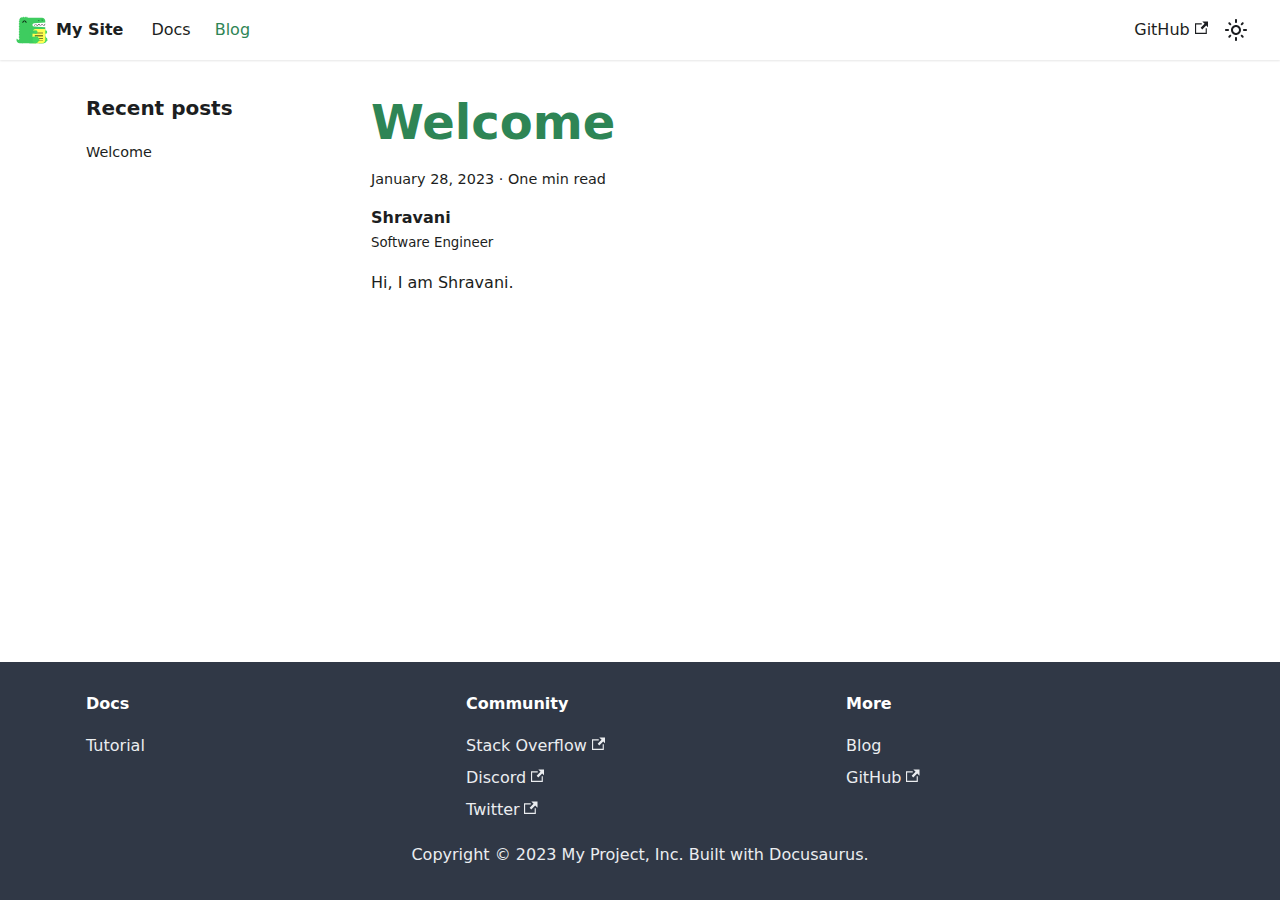
==== blog/index.html @ c1396785 "Deploy website - based on ae74448cca5f85f9e2dc4de853ea99c2483583a7" ====
<!doctype html>
<html lang="en" dir="ltr" class="blog-wrapper blog-list-page plugin-blog plugin-id-default">
<head>
<meta charset="UTF-8">
<meta name="generator" content="Docusaurus v2.3.0">
<title data-rh="true">Blog | My Site</title><meta data-rh="true" name="viewport" content="width=device-width,initial-scale=1"><meta data-rh="true" name="twitter:card" content="summary_large_image"><meta data-rh="true" property="og:image" content="https://shravanisree.github.io/img/docusaurus-social-card.jpg"><meta data-rh="true" name="twitter:image" content="https://shravanisree.github.io/img/docusaurus-social-card.jpg"><meta data-rh="true" property="og:url" content="https://shravanisree.github.io/blog"><meta data-rh="true" name="docusaurus_locale" content="en"><meta data-rh="true" name="docsearch:language" content="en"><meta data-rh="true" property="og:title" content="Blog | My Site"><meta data-rh="true" name="description" content="Blog"><meta data-rh="true" property="og:description" content="Blog"><meta data-rh="true" name="docusaurus_tag" content="blog_posts_list"><meta data-rh="true" name="docsearch:docusaurus_tag" content="blog_posts_list"><link data-rh="true" rel="icon" href="/img/favicon.ico"><link data-rh="true" rel="canonical" href="https://shravanisree.github.io/blog"><link data-rh="true" rel="alternate" href="https://shravanisree.github.io/blog" hreflang="en"><link data-rh="true" rel="alternate" href="https://shravanisree.github.io/blog" hreflang="x-default"><link rel="alternate" type="application/rss+xml" href="/blog/rss.xml" title="My Site RSS Feed">
<link rel="alternate" type="application/atom+xml" href="/blog/atom.xml" title="My Site Atom Feed"><link rel="stylesheet" href="/assets/css/styles.6dc51513.css">
<link rel="preload" href="/assets/js/runtime~main.cf6899e6.js" as="script">
<link rel="preload" href="/assets/js/main.a03c899f.js" as="script">
</head>
<body class="navigation-with-keyboard">
<script>!function(){function t(t){document.documentElement.setAttribute("data-theme",t)}var e=function(){var t=null;try{t=localStorage.getItem("theme")}catch(t){}return t}();t(null!==e?e:"light")}()</script><div id="__docusaurus">
<div role="region" aria-label="Skip to main content"><a class="skipToContent_fXgn" href="#docusaurus_skipToContent_fallback">Skip to main content</a></div><nav aria-label="Main" class="navbar navbar--fixed-top"><div class="navbar__inner"><div class="navbar__items"><button aria-label="Toggle navigation bar" aria-expanded="false" class="navbar__toggle clean-btn" type="button"><svg width="30" height="30" viewBox="0 0 30 30" aria-hidden="true"><path stroke="currentColor" stroke-linecap="round" stroke-miterlimit="10" stroke-width="2" d="M4 7h22M4 15h22M4 23h22"></path></svg></button><a class="navbar__brand" href="/"><div class="navbar__logo"><img src="/img/logo.svg" alt="My Site Logo" class="themedImage_ToTc themedImage--light_HNdA"><img src="/img/logo.svg" alt="My Site Logo" class="themedImage_ToTc themedImage--dark_i4oU"></div><b class="navbar__title text--truncate">My Site</b></a><a class="navbar__item navbar__link" href="/docs/intro">Docs</a><a aria-current="page" class="navbar__item navbar__link navbar__link--active" href="/blog">Blog</a></div><div class="navbar__items navbar__items--right"><a href="https://github.com/facebook/docusaurus" target="_blank" rel="noopener noreferrer" class="navbar__item navbar__link">GitHub<svg width="13.5" height="13.5" aria-hidden="true" viewBox="0 0 24 24" class="iconExternalLink_nPIU"><path fill="currentColor" d="M21 13v10h-21v-19h12v2h-10v15h17v-8h2zm3-12h-10.988l4.035 4-6.977 7.07 2.828 2.828 6.977-7.07 4.125 4.172v-11z"></path></svg></a><div class="toggle_vylO colorModeToggle_DEke"><button class="clean-btn toggleButton_gllP toggleButtonDisabled_aARS" type="button" disabled="" title="Switch between dark and light mode (currently light mode)" aria-label="Switch between dark and light mode (currently light mode)" aria-live="polite"><svg viewBox="0 0 24 24" width="24" height="24" class="lightToggleIcon_pyhR"><path fill="currentColor" d="M12,9c1.65,0,3,1.35,3,3s-1.35,3-3,3s-3-1.35-3-3S10.35,9,12,9 M12,7c-2.76,0-5,2.24-5,5s2.24,5,5,5s5-2.24,5-5 S14.76,7,12,7L12,7z M2,13l2,0c0.55,0,1-0.45,1-1s-0.45-1-1-1l-2,0c-0.55,0-1,0.45-1,1S1.45,13,2,13z M20,13l2,0c0.55,0,1-0.45,1-1 s-0.45-1-1-1l-2,0c-0.55,0-1,0.45-1,1S19.45,13,20,13z M11,2v2c0,0.55,0.45,1,1,1s1-0.45,1-1V2c0-0.55-0.45-1-1-1S11,1.45,11,2z M11,20v2c0,0.55,0.45,1,1,1s1-0.45,1-1v-2c0-0.55-0.45-1-1-1C11.45,19,11,19.45,11,20z M5.99,4.58c-0.39-0.39-1.03-0.39-1.41,0 c-0.39,0.39-0.39,1.03,0,1.41l1.06,1.06c0.39,0.39,1.03,0.39,1.41,0s0.39-1.03,0-1.41L5.99,4.58z M18.36,16.95 c-0.39-0.39-1.03-0.39-1.41,0c-0.39,0.39-0.39,1.03,0,1.41l1.06,1.06c0.39,0.39,1.03,0.39,1.41,0c0.39-0.39,0.39-1.03,0-1.41 L18.36,16.95z M19.42,5.99c0.39-0.39,0.39-1.03,0-1.41c-0.39-0.39-1.03-0.39-1.41,0l-1.06,1.06c-0.39,0.39-0.39,1.03,0,1.41 s1.03,0.39,1.41,0L19.42,5.99z M7.05,18.36c0.39-0.39,0.39-1.03,0-1.41c-0.39-0.39-1.03-0.39-1.41,0l-1.06,1.06 c-0.39,0.39-0.39,1.03,0,1.41s1.03,0.39,1.41,0L7.05,18.36z"></path></svg><svg viewBox="0 0 24 24" width="24" height="24" class="darkToggleIcon_wfgR"><path fill="currentColor" d="M9.37,5.51C9.19,6.15,9.1,6.82,9.1,7.5c0,4.08,3.32,7.4,7.4,7.4c0.68,0,1.35-0.09,1.99-0.27C17.45,17.19,14.93,19,12,19 c-3.86,0-7-3.14-7-7C5,9.07,6.81,6.55,9.37,5.51z M12,3c-4.97,0-9,4.03-9,9s4.03,9,9,9s9-4.03,9-9c0-0.46-0.04-0.92-0.1-1.36 c-0.98,1.37-2.58,2.26-4.4,2.26c-2.98,0-5.4-2.42-5.4-5.4c0-1.81,0.89-3.42,2.26-4.4C12.92,3.04,12.46,3,12,3L12,3z"></path></svg></button></div><div class="searchBox_ZlJk"></div></div></div><div role="presentation" class="navbar-sidebar__backdrop"></div></nav><div id="docusaurus_skipToContent_fallback" class="main-wrapper mainWrapper_z2l0"><div class="container margin-vert--lg"><div class="row"><aside class="col col--3"><nav class="sidebar_re4s thin-scrollbar" aria-label="Blog recent posts navigation"><div class="sidebarItemTitle_pO2u margin-bottom--md">Recent posts</div><ul class="sidebarItemList_Yudw clean-list"><li class="sidebarItem__DBe"><a class="sidebarItemLink_mo7H" href="/blog/welcome">Welcome</a></li></ul></nav></aside><main class="col col--7" itemscope="" itemtype="http://schema.org/Blog"><article class="margin-bottom--xl" itemprop="blogPost" itemscope="" itemtype="http://schema.org/BlogPosting"><header><h2 class="title_f1Hy" itemprop="headline"><a itemprop="url" href="/blog/welcome">Welcome</a></h2><div class="container_mt6G margin-vert--md"><time datetime="2023-01-28T00:00:00.000Z" itemprop="datePublished">January 28, 2023</time> · <!-- -->One min read</div><div class="margin-top--md margin-bottom--sm row"><div class="col col--6 authorCol_Hf19"><div class="avatar margin-bottom--sm"><div class="avatar__intro" itemprop="author" itemscope="" itemtype="https://schema.org/Person"><div class="avatar__name"><span itemprop="name">Shravani</span></div><small class="avatar__subtitle" itemprop="description">Software Engineer</small></div></div></div></div></header><div class="markdown" itemprop="articleBody"><p>Hi, I am Shravani.</p></div><footer class="row docusaurus-mt-lg"></footer></article><nav class="pagination-nav" aria-label="Blog list page navigation"></nav></main></div></div></div><footer class="footer footer--dark"><div class="container container-fluid"><div class="row footer__links"><div class="col footer__col"><div class="footer__title">Docs</div><ul class="footer__items clean-list"><li class="footer__item"><a class="footer__link-item" href="/docs/intro">Tutorial</a></li></ul></div><div class="col footer__col"><div class="footer__title">Community</div><ul class="footer__items clean-list"><li class="footer__item"><a href="https://stackoverflow.com/questions/tagged/docusaurus" target="_blank" rel="noopener noreferrer" class="footer__link-item">Stack Overflow<svg width="13.5" height="13.5" aria-hidden="true" viewBox="0 0 24 24" class="iconExternalLink_nPIU"><path fill="currentColor" d="M21 13v10h-21v-19h12v2h-10v15h17v-8h2zm3-12h-10.988l4.035 4-6.977 7.07 2.828 2.828 6.977-7.07 4.125 4.172v-11z"></path></svg></a></li><li class="footer__item"><a href="https://discordapp.com/invite/docusaurus" target="_blank" rel="noopener noreferrer" class="footer__link-item">Discord<svg width="13.5" height="13.5" aria-hidden="true" viewBox="0 0 24 24" class="iconExternalLink_nPIU"><path fill="currentColor" d="M21 13v10h-21v-19h12v2h-10v15h17v-8h2zm3-12h-10.988l4.035 4-6.977 7.07 2.828 2.828 6.977-7.07 4.125 4.172v-11z"></path></svg></a></li><li class="footer__item"><a href="https://twitter.com/docusaurus" target="_blank" rel="noopener noreferrer" class="footer__link-item">Twitter<svg width="13.5" height="13.5" aria-hidden="true" viewBox="0 0 24 24" class="iconExternalLink_nPIU"><path fill="currentColor" d="M21 13v10h-21v-19h12v2h-10v15h17v-8h2zm3-12h-10.988l4.035 4-6.977 7.07 2.828 2.828 6.977-7.07 4.125 4.172v-11z"></path></svg></a></li></ul></div><div class="col footer__col"><div class="footer__title">More</div><ul class="footer__items clean-list"><li class="footer__item"><a class="footer__link-item" href="/blog">Blog</a></li><li class="footer__item"><a href="https://github.com/facebook/docusaurus" target="_blank" rel="noopener noreferrer" class="footer__link-item">GitHub<svg width="13.5" height="13.5" aria-hidden="true" viewBox="0 0 24 24" class="iconExternalLink_nPIU"><path fill="currentColor" d="M21 13v10h-21v-19h12v2h-10v15h17v-8h2zm3-12h-10.988l4.035 4-6.977 7.07 2.828 2.828 6.977-7.07 4.125 4.172v-11z"></path></svg></a></li></ul></div></div><div class="footer__bottom text--center"><div class="footer__copyright">Copyright © 2023 My Project, Inc. Built with Docusaurus.</div></div></div></footer></div>
<script src="/assets/js/runtime~main.cf6899e6.js"></script>
<script src="/assets/js/main.a03c899f.js"></script>
</body>
</html>
---- assets/css/styles.6dc51513.css ----
.col,.container{padding:0 var(--ifm-spacing-horizontal);width:100%}.markdown>h2,.markdown>h3,.markdown>h4,.markdown>h5,.markdown>h6{margin-bottom:calc(var(--ifm-heading-vertical-rhythm-bottom)*var(--ifm-leading))}.markdown li,body{word-wrap:break-word}body,ol ol,ol ul,ul ol,ul ul{margin:0}pre,table{overflow:auto}blockquote,pre{margin:0 0 var(--ifm-spacing-vertical)}.breadcrumbs__link,.button{transition-timing-function:var(--ifm-transition-timing-default)}.button,code{vertical-align:middle}.button--outline.button--active,.button--outline:active,.button--outline:hover,:root{--ifm-button-color:var(--ifm-font-color-base-inverse)}.menu__link:hover,a{transition:color var(--ifm-transition-fast) var(--ifm-transition-timing-default)}.navbar--dark,:root{--ifm-navbar-link-hover-color:var(--ifm-color-primary)}.menu,.navbar-sidebar{overflow-x:hidden}:root,html[data-theme=dark]{--ifm-color-emphasis-500:var(--ifm-color-gray-500)}.toggleButton_gllP,html{-webkit-tap-highlight-color:transparent}.clean-list,.containsTaskList_mC6p,.details_lb9f>summary,.dropdown__menu,.menu__list{list-style:none}:root{--ifm-color-scheme:light;--ifm-dark-value:10%;--ifm-darker-value:15%;--ifm-darkest-value:30%;--ifm-light-value:15%;--ifm-lighter-value:30%;--ifm-lightest-value:50%;--ifm-contrast-background-value:90%;--ifm-contrast-foreground-value:70%;--ifm-contrast-background-dark-value:70%;--ifm-contrast-foreground-dark-value:90%;--ifm-color-primary:#3578e5;--ifm-color-secondary:#ebedf0;--ifm-color-success:#00a400;--ifm-color-info:#54c7ec;--ifm-color-warning:#ffba00;--ifm-color-danger:#fa383e;--ifm-color-primary-dark:#306cce;--ifm-color-primary-darker:#2d66c3;--ifm-color-primary-darkest:#2554a0;--ifm-color-primary-light:#538ce9;--ifm-color-primary-lighter:#72a1ed;--ifm-color-primary-lightest:#9abcf2;--ifm-color-primary-contrast-background:#ebf2fc;--ifm-color-primary-contrast-foreground:#102445;--ifm-color-secondary-dark:#d4d5d8;--ifm-color-secondary-darker:#c8c9cc;--ifm-color-secondary-darkest:#a4a6a8;--ifm-color-secondary-light:#eef0f2;--ifm-color-secondary-lighter:#f1f2f5;--ifm-color-secondary-lightest:#f5f6f8;--ifm-color-secondary-contrast-background:#fdfdfe;--ifm-color-secondary-contrast-foreground:#474748;--ifm-color-success-dark:#009400;--ifm-color-success-darker:#008b00;--ifm-color-success-darkest:#007300;--ifm-color-success-light:#26b226;--ifm-color-success-lighter:#4dbf4d;--ifm-color-success-lightest:#80d280;--ifm-color-success-contrast-background:#e6f6e6;--ifm-color-success-contrast-foreground:#003100;--ifm-color-info-dark:#4cb3d4;--ifm-color-info-darker:#47a9c9;--ifm-color-info-darkest:#3b8ba5;--ifm-color-info-light:#6ecfef;--ifm-color-info-lighter:#87d8f2;--ifm-color-info-lightest:#aae3f6;--ifm-color-info-contrast-background:#eef9fd;--ifm-color-info-contrast-foreground:#193c47;--ifm-color-warning-dark:#e6a700;--ifm-color-warning-darker:#d99e00;--ifm-color-warning-darkest:#b38200;--ifm-color-warning-light:#ffc426;--ifm-color-warning-lighter:#ffcf4d;--ifm-color-warning-lightest:#ffdd80;--ifm-color-warning-contrast-background:#fff8e6;--ifm-color-warning-contrast-foreground:#4d3800;--ifm-color-danger-dark:#e13238;--ifm-color-danger-darker:#d53035;--ifm-color-danger-darkest:#af272b;--ifm-color-danger-light:#fb565b;--ifm-color-danger-lighter:#fb7478;--ifm-color-danger-lightest:#fd9c9f;--ifm-color-danger-contrast-background:#ffebec;--ifm-color-danger-contrast-foreground:#4b1113;--ifm-color-white:#fff;--ifm-color-black:#000;--ifm-color-gray-0:var(--ifm-color-white);--ifm-color-gray-100:#f5f6f7;--ifm-color-gray-200:#ebedf0;--ifm-color-gray-300:#dadde1;--ifm-color-gray-400:#ccd0d5;--ifm-color-gray-500:#bec3c9;--ifm-color-gray-600:#8d949e;--ifm-color-gray-700:#606770;--ifm-color-gray-800:#444950;--ifm-color-gray-900:#1c1e21;--ifm-color-gray-1000:var(--ifm-color-black);--ifm-color-emphasis-0:var(--ifm-color-gray-0);--ifm-color-emphasis-100:var(--ifm-color-gray-100);--ifm-color-emphasis-200:var(--ifm-color-gray-200);--ifm-color-emphasis-300:var(--ifm-color-gray-300);--ifm-color-emphasis-400:var(--ifm-color-gray-400);--ifm-color-emphasis-600:var(--ifm-color-gray-600);--ifm-color-emphasis-700:var(--ifm-color-gray-700);--ifm-color-emphasis-800:var(--ifm-color-gray-800);--ifm-color-emphasis-900:var(--ifm-color-gray-900);--ifm-color-emphasis-1000:var(--ifm-color-gray-1000);--ifm-color-content:var(--ifm-color-emphasis-900);--ifm-color-content-inverse:var(--ifm-color-emphasis-0);--ifm-color-content-secondary:#525860;--ifm-background-color:#0000;--ifm-background-surface-color:var(--ifm-color-content-inverse);--ifm-global-border-width:1px;--ifm-global-radius:0.4rem;--ifm-hover-overlay:#0000000d;--ifm-font-color-base:var(--ifm-color-content);--ifm-font-color-base-inverse:var(--ifm-color-content-inverse);--ifm-font-color-secondary:var(--ifm-color-content-secondary);--ifm-font-family-base:system-ui,-apple-system,Segoe UI,Roboto,Ubuntu,Cantarell,Noto Sans,sans-serif,BlinkMacSystemFont,"Segoe UI",Helvetica,Arial,sans-serif,"Apple Color Emoji","Segoe UI Emoji","Segoe UI Symbol";--ifm-font-family-monospace:SFMono-Regular,Menlo,Monaco,Consolas,"Liberation Mono","Courier New",monospace;--ifm-font-size-base:100%;--ifm-font-weight-light:300;--ifm-font-weight-normal:400;--ifm-font-weight-semibold:500;--ifm-font-weight-bold:700;--ifm-font-weight-base:var(--ifm-font-weight-normal);--ifm-line-height-base:1.65;--ifm-global-spacing:1rem;--ifm-spacing-vertical:var(--ifm-global-spacing);--ifm-spacing-horizontal:var(--ifm-global-spacing);--ifm-transition-fast:200ms;--ifm-transition-slow:400ms;--ifm-transition-timing-default:cubic-bezier(0.08,0.52,0.52,1);--ifm-global-shadow-lw:0 1px 2px 0 #0000001a;--ifm-global-shadow-md:0 5px 40px #0003;--ifm-global-shadow-tl:0 12px 28px 0 #0003,0 2px 4px 0 #0000001a;--ifm-z-index-dropdown:100;--ifm-z-index-fixed:200;--ifm-z-index-overlay:400;--ifm-container-width:1140px;--ifm-container-width-xl:1320px;--ifm-code-background:#f6f7f8;--ifm-code-border-radius:var(--ifm-global-radius);--ifm-code-font-size:90%;--ifm-code-padding-horizontal:0.1rem;--ifm-code-padding-vertical:0.1rem;--ifm-pre-background:var(--ifm-code-background);--ifm-pre-border-radius:var(--ifm-code-border-radius);--ifm-pre-color:inherit;--ifm-pre-line-height:1.45;--ifm-pre-padding:1rem;--ifm-heading-color:inherit;--ifm-heading-margin-top:0;--ifm-heading-margin-bottom:var(--ifm-spacing-vertical);--ifm-heading-font-family:var(--ifm-font-family-base);--ifm-heading-font-weight:var(--ifm-font-weight-bold);--ifm-heading-line-height:1.25;--ifm-h1-font-size:2rem;--ifm-h2-font-size:1.5rem;--ifm-h3-font-size:1.25rem;--ifm-h4-font-size:1rem;--ifm-h5-font-size:0.875rem;--ifm-h6-font-size:0.85rem;--ifm-image-alignment-padding:1.25rem;--ifm-leading-desktop:1.25;--ifm-leading:calc(var(--ifm-leading-desktop)*1rem);--ifm-list-left-padding:2rem;--ifm-list-margin:1rem;--ifm-list-item-margin:0.25rem;--ifm-list-paragraph-margin:1rem;--ifm-table-cell-padding:0.75rem;--ifm-table-background:#0000;--ifm-table-stripe-background:#00000008;--ifm-table-border-width:1px;--ifm-table-border-color:var(--ifm-color-emphasis-300);--ifm-table-head-background:inherit;--ifm-table-head-color:inherit;--ifm-table-head-font-weight:var(--ifm-font-weight-bold);--ifm-table-cell-color:inherit;--ifm-link-color:var(--ifm-color-primary);--ifm-link-decoration:none;--ifm-link-hover-color:var(--ifm-link-color);--ifm-link-hover-decoration:underline;--ifm-paragraph-margin-bottom:var(--ifm-leading);--ifm-blockquote-font-size:var(--ifm-font-size-base);--ifm-blockquote-border-left-width:2px;--ifm-blockquote-padding-horizontal:var(--ifm-spacing-horizontal);--ifm-blockquote-padding-vertical:0;--ifm-blockquote-shadow:none;--ifm-blockquote-color:var(--ifm-color-emphasis-800);--ifm-blockquote-border-color:var(--ifm-color-emphasis-300);--ifm-hr-background-color:var(--ifm-color-emphasis-500);--ifm-hr-height:1px;--ifm-hr-margin-vertical:1.5rem;--ifm-scrollbar-size:7px;--ifm-scrollbar-track-background-color:#f1f1f1;--ifm-scrollbar-thumb-background-color:silver;--ifm-scrollbar-thumb-hover-background-color:#a7a7a7;--ifm-alert-background-color:inherit;--ifm-alert-border-color:inherit;--ifm-alert-border-radius:var(--ifm-global-radius);--ifm-alert-border-width:0px;--ifm-alert-border-left-width:5px;--ifm-alert-color:var(--ifm-font-color-base);--ifm-alert-padding-horizontal:var(--ifm-spacing-horizontal);--ifm-alert-padding-vertical:var(--ifm-spacing-vertical);--ifm-alert-shadow:var(--ifm-global-shadow-lw);--ifm-avatar-intro-margin:1rem;--ifm-avatar-intro-alignment:inherit;--ifm-avatar-photo-size:3rem;--ifm-badge-background-color:inherit;--ifm-badge-border-color:inherit;--ifm-badge-border-radius:var(--ifm-global-radius);--ifm-badge-border-width:var(--ifm-global-border-width);--ifm-badge-color:var(--ifm-color-white);--ifm-badge-padding-horizontal:calc(var(--ifm-spacing-horizontal)*0.5);--ifm-badge-padding-vertical:calc(var(--ifm-spacing-vertical)*0.25);--ifm-breadcrumb-border-radius:1.5rem;--ifm-breadcrumb-spacing:0.5rem;--ifm-breadcrumb-color-active:var(--ifm-color-primary);--ifm-breadcrumb-item-background-active:var(--ifm-hover-overlay);--ifm-breadcrumb-padding-horizontal:0.8rem;--ifm-breadcrumb-padding-vertical:0.4rem;--ifm-breadcrumb-size-multiplier:1;--ifm-breadcrumb-separator:url('data:image/svg+xml;utf8,<svg xmlns="http://www.w3.org/2000/svg" x="0px" y="0px" viewBox="0 0 256 256"><g><g><polygon points="79.093,0 48.907,30.187 146.72,128 48.907,225.813 79.093,256 207.093,128"/></g></g><g></g><g></g><g></g><g></g><g></g><g></g><g></g><g></g><g></g><g></g><g></g><g></g><g></g><g></g><g></g></svg>');--ifm-breadcrumb-separator-filter:none;--ifm-breadcrumb-separator-size:0.5rem;--ifm-breadcrumb-separator-size-multiplier:1.25;--ifm-button-background-color:inherit;--ifm-button-border-color:var(--ifm-button-background-color);--ifm-button-border-width:var(--ifm-global-border-width);--ifm-button-font-weight:var(--ifm-font-weight-bold);--ifm-button-padding-horizontal:1.5rem;--ifm-button-padding-vertical:0.375rem;--ifm-button-size-multiplier:1;--ifm-button-transition-duration:var(--ifm-transition-fast);--ifm-button-border-radius:calc(var(--ifm-global-radius)*var(--ifm-button-size-multiplier));--ifm-button-group-spacing:2px;--ifm-card-background-color:var(--ifm-background-surface-color);--ifm-card-border-radius:calc(var(--ifm-global-radius)*2);--ifm-card-horizontal-spacing:var(--ifm-global-spacing);--ifm-card-vertical-spacing:var(--ifm-global-spacing);--ifm-toc-border-color:var(--ifm-color-emphasis-300);--ifm-toc-link-color:var(--ifm-color-content-secondary);--ifm-toc-padding-vertical:0.5rem;--ifm-toc-padding-horizontal:0.5rem;--ifm-dropdown-background-color:var(--ifm-background-surface-color);--ifm-dropdown-font-weight:var(--ifm-font-weight-semibold);--ifm-dropdown-link-color:var(--ifm-font-color-base);--ifm-dropdown-hover-background-color:var(--ifm-hover-overlay);--ifm-footer-background-color:var(--ifm-color-emphasis-100);--ifm-footer-color:inherit;--ifm-footer-link-color:var(--ifm-color-emphasis-700);--ifm-footer-link-hover-color:var(--ifm-color-primary);--ifm-footer-link-horizontal-spacing:0.5rem;--ifm-footer-padding-horizontal:calc(var(--ifm-spacing-horizontal)*2);--ifm-footer-padding-vertical:calc(var(--ifm-spacing-vertical)*2);--ifm-footer-title-color:inherit;--ifm-footer-logo-max-width:min(30rem,90vw);--ifm-hero-background-color:var(--ifm-background-surface-color);--ifm-hero-text-color:var(--ifm-color-emphasis-800);--ifm-menu-color:var(--ifm-color-emphasis-700);--ifm-menu-color-active:var(--ifm-color-primary);--ifm-menu-color-background-active:var(--ifm-hover-overlay);--ifm-menu-color-background-hover:var(--ifm-hover-overlay);--ifm-menu-link-padding-horizontal:0.75rem;--ifm-menu-link-padding-vertical:0.375rem;--ifm-menu-link-sublist-icon:url('data:image/svg+xml;utf8,<svg xmlns="http://www.w3.org/2000/svg" width="16px" height="16px" viewBox="0 0 24 24"><path fill="rgba(0,0,0,0.5)" d="M7.41 15.41L12 10.83l4.59 4.58L18 14l-6-6-6 6z"></path></svg>');--ifm-menu-link-sublist-icon-filter:none;--ifm-navbar-background-color:var(--ifm-background-surface-color);--ifm-navbar-height:3.75rem;--ifm-navbar-item-padding-horizontal:0.75rem;--ifm-navbar-item-padding-vertical:0.25rem;--ifm-navbar-link-color:var(--ifm-font-color-base);--ifm-navbar-link-active-color:var(--ifm-link-color);--ifm-navbar-padding-horizontal:var(--ifm-spacing-horizontal);--ifm-navbar-padding-vertical:calc(var(--ifm-spacing-vertical)*0.5);--ifm-navbar-shadow:var(--ifm-global-shadow-lw);--ifm-navbar-search-input-background-color:var(--ifm-color-emphasis-200);--ifm-navbar-search-input-color:var(--ifm-color-emphasis-800);--ifm-navbar-search-input-placeholder-color:var(--ifm-color-emphasis-500);--ifm-navbar-search-input-icon:url('data:image/svg+xml;utf8,<svg fill="currentColor" xmlns="http://www.w3.org/2000/svg" viewBox="0 0 16 16" height="16px" width="16px"><path d="M6.02945,10.20327a4.17382,4.17382,0,1,1,4.17382-4.17382A4.15609,4.15609,0,0,1,6.02945,10.20327Zm9.69195,4.2199L10.8989,9.59979A5.88021,5.88021,0,0,0,12.058,6.02856,6.00467,6.00467,0,1,0,9.59979,10.8989l4.82338,4.82338a.89729.89729,0,0,0,1.29912,0,.89749.89749,0,0,0-.00087-1.29909Z" /></svg>');--ifm-navbar-sidebar-width:83vw;--ifm-pagination-border-radius:var(--ifm-global-radius);--ifm-pagination-color-active:var(--ifm-color-primary);--ifm-pagination-font-size:1rem;--ifm-pagination-item-active-background:var(--ifm-hover-overlay);--ifm-pagination-page-spacing:0.2em;--ifm-pagination-padding-horizontal:calc(var(--ifm-spacing-horizontal)*1);--ifm-pagination-padding-vertical:calc(var(--ifm-spacing-vertical)*0.25);--ifm-pagination-nav-border-radius:var(--ifm-global-radius);--ifm-pagination-nav-color-hover:var(--ifm-color-primary);--ifm-pills-color-active:var(--ifm-color-primary);--ifm-pills-color-background-active:var(--ifm-hover-overlay);--ifm-pills-spacing:0.125rem;--ifm-tabs-color:var(--ifm-font-color-secondary);--ifm-tabs-color-active:var(--ifm-color-primary);--ifm-tabs-color-active-border:var(--ifm-tabs-color-active);--ifm-tabs-padding-horizontal:1rem;--ifm-tabs-padding-vertical:1rem;--docusaurus-progress-bar-color:var(--ifm-color-primary);--ifm-color-primary:#2e8555;--ifm-color-primary-dark:#29784c;--ifm-color-primary-darker:#277148;--ifm-color-primary-darkest:#205d3b;--ifm-color-primary-light:#33925d;--ifm-color-primary-lighter:#359962;--ifm-color-primary-lightest:#3cad6e;--ifm-code-font-size:95%;--docusaurus-highlighted-code-line-bg:#0000001a;--docusaurus-announcement-bar-height:auto;--docusaurus-collapse-button-bg:#0000;--docusaurus-collapse-button-bg-hover:#0000001a;--doc-sidebar-width:300px;--doc-sidebar-hidden-width:30px;--docusaurus-tag-list-border:var(--ifm-color-emphasis-300)}.badge--danger,.badge--info,.badge--primary,.badge--secondary,.badge--success,.badge--warning{--ifm-badge-border-color:var(--ifm-badge-background-color)}.button--link,.button--outline{--ifm-button-background-color:#0000}*{box-sizing:border-box}html{-webkit-font-smoothing:antialiased;-webkit-text-size-adjust:100%;text-size-adjust:100%;background-color:var(--ifm-background-color);color:var(--ifm-font-color-base);color-scheme:var(--ifm-color-scheme);font:var(--ifm-font-size-base)/var(--ifm-line-height-base) var(--ifm-font-family-base);text-rendering:optimizelegibility}iframe{border:0;color-scheme:auto}.container{margin:0 auto;max-width:var(--ifm-container-width)}.container--fluid{max-width:inherit}.row{display:flex;flex-wrap:wrap;margin:0 calc(var(--ifm-spacing-horizontal)*-1)}.margin-bottom--none,.margin-vert--none,.markdown>:last-child{margin-bottom:0!important}.margin-top--none,.margin-vert--none{margin-top:0!important}.row--no-gutters{margin-left:0;margin-right:0}.margin-horiz--none,.margin-right--none{margin-right:0!important}.row--no-gutters>.col{padding-left:0;padding-right:0}.row--align-top{align-items:flex-start}.row--align-bottom{align-items:flex-end}.menuExternalLink_NmtK,.row--align-center{align-items:center}.row--align-stretch{align-items:stretch}.row--align-baseline{align-items:baseline}.col{--ifm-col-width:100%;flex:1 0;margin-left:0;max-width:var(--ifm-col-width)}.padding-bottom--none,.padding-vert--none{padding-bottom:0!important}.padding-top--none,.padding-vert--none{padding-top:0!important}.padding-horiz--none,.padding-left--none{padding-left:0!important}.padding-horiz--none,.padding-right--none{padding-right:0!important}.col[class*=col--]{flex:0 0 var(--ifm-col-width)}.col--1{--ifm-col-width:8.33333%}.col--offset-1{margin-left:8.33333%}.col--2{--ifm-col-width:16.66667%}.col--offset-2{margin-left:16.66667%}.col--3{--ifm-col-width:25%}.col--offset-3{margin-left:25%}.col--4{--ifm-col-width:33.33333%}.col--offset-4{margin-left:33.33333%}.col--5{--ifm-col-width:41.66667%}.col--offset-5{margin-left:41.66667%}.col--6{--ifm-col-width:50%}.col--offset-6{margin-left:50%}.col--7{--ifm-col-width:58.33333%}.col--offset-7{margin-left:58.33333%}.col--8{--ifm-col-width:66.66667%}.col--offset-8{margin-left:66.66667%}.col--9{--ifm-col-width:75%}.col--offset-9{margin-left:75%}.col--10{--ifm-col-width:83.33333%}.col--offset-10{margin-left:83.33333%}.col--11{--ifm-col-width:91.66667%}.col--offset-11{margin-left:91.66667%}.col--12{--ifm-col-width:100%}.col--offset-12{margin-left:100%}.margin-horiz--none,.margin-left--none{margin-left:0!important}.margin--none{margin:0!important}.margin-bottom--xs,.margin-vert--xs{margin-bottom:.25rem!important}.margin-top--xs,.margin-vert--xs{margin-top:.25rem!important}.margin-horiz--xs,.margin-left--xs{margin-left:.25rem!important}.margin-horiz--xs,.margin-right--xs{margin-right:.25rem!important}.margin--xs{margin:.25rem!important}.margin-bottom--sm,.margin-vert--sm{margin-bottom:.5rem!important}.margin-top--sm,.margin-vert--sm{margin-top:.5rem!important}.margin-horiz--sm,.margin-left--sm{margin-left:.5rem!important}.margin-horiz--sm,.margin-right--sm{margin-right:.5rem!important}.margin--sm{margin:.5rem!important}.margin-bottom--md,.margin-vert--md{margin-bottom:1rem!important}.margin-top--md,.margin-vert--md{margin-top:1rem!important}.margin-horiz--md,.margin-left--md{margin-left:1rem!important}.margin-horiz--md,.margin-right--md{margin-right:1rem!important}.margin--md{margin:1rem!important}.margin-bottom--lg,.margin-vert--lg{margin-bottom:2rem!important}.margin-top--lg,.margin-vert--lg{margin-top:2rem!important}.margin-horiz--lg,.margin-left--lg{margin-left:2rem!important}.margin-horiz--lg,.margin-right--lg{margin-right:2rem!important}.margin--lg{margin:2rem!important}.margin-bottom--xl,.margin-vert--xl{margin-bottom:5rem!important}.margin-top--xl,.margin-vert--xl{margin-top:5rem!important}.margin-horiz--xl,.margin-left--xl{margin-left:5rem!important}.margin-horiz--xl,.margin-right--xl{margin-right:5rem!important}.margin--xl{margin:5rem!important}.padding--none{padding:0!important}.padding-bottom--xs,.padding-vert--xs{padding-bottom:.25rem!important}.padding-top--xs,.padding-vert--xs{padding-top:.25rem!important}.padding-horiz--xs,.padding-left--xs{padding-left:.25rem!important}.padding-horiz--xs,.padding-right--xs{padding-right:.25rem!important}.padding--xs{padding:.25rem!important}.padding-bottom--sm,.padding-vert--sm{padding-bottom:.5rem!important}.padding-top--sm,.padding-vert--sm{padding-top:.5rem!important}.padding-horiz--sm,.padding-left--sm{padding-left:.5rem!important}.padding-horiz--sm,.padding-right--sm{padding-right:.5rem!important}.padding--sm{padding:.5rem!important}.padding-bottom--md,.padding-vert--md{padding-bottom:1rem!important}.padding-top--md,.padding-vert--md{padding-top:1rem!important}.padding-horiz--md,.padding-left--md{padding-left:1rem!important}.padding-horiz--md,.padding-right--md{padding-right:1rem!important}.padding--md{padding:1rem!important}.padding-bottom--lg,.padding-vert--lg{padding-bottom:2rem!important}.padding-top--lg,.padding-vert--lg{padding-top:2rem!important}.padding-horiz--lg,.padding-left--lg{padding-left:2rem!important}.padding-horiz--lg,.padding-right--lg{padding-right:2rem!important}.padding--lg{padding:2rem!important}.padding-bottom--xl,.padding-vert--xl{padding-bottom:5rem!important}.padding-top--xl,.padding-vert--xl{padding-top:5rem!important}.padding-horiz--xl,.padding-left--xl{padding-left:5rem!important}.padding-horiz--xl,.padding-right--xl{padding-right:5rem!important}.padding--xl{padding:5rem!important}code{background-color:var(--ifm-code-background);border:.1rem solid #0000001a;border-radius:var(--ifm-code-border-radius);font-family:var(--ifm-font-family-monospace);font-size:var(--ifm-code-font-size);padding:var(--ifm-code-padding-vertical) var(--ifm-code-padding-horizontal)}a code{color:inherit}pre{background-color:var(--ifm-pre-background);border-radius:var(--ifm-pre-border-radius);color:var(--ifm-pre-color);font:var(--ifm-code-font-size)/var(--ifm-pre-line-height) var(--ifm-font-family-monospace);padding:var(--ifm-pre-padding)}pre code{background-color:initial;border:none;font-size:100%;line-height:inherit;padding:0}kbd{background-color:var(--ifm-color-emphasis-0);border:1px solid var(--ifm-color-emphasis-400);border-radius:.2rem;box-shadow:inset 0 -1px 0 var(--ifm-color-emphasis-400);color:var(--ifm-color-emphasis-800);font:80% var(--ifm-font-family-monospace);padding:.15rem .3rem}h1,h2,h3,h4,h5,h6{color:var(--ifm-heading-color);font-family:var(--ifm-heading-font-family);font-weight:var(--ifm-heading-font-weight);line-height:var(--ifm-heading-line-height);margin:var(--ifm-heading-margin-top) 0 var(--ifm-heading-margin-bottom) 0}h1{font-size:var(--ifm-h1-font-size)}h2{font-size:var(--ifm-h2-font-size)}h3{font-size:var(--ifm-h3-font-size)}h4{font-size:var(--ifm-h4-font-size)}h5{font-size:var(--ifm-h5-font-size)}h6{font-size:var(--ifm-h6-font-size)}img{max-width:100%}img[align=right]{padding-left:var(--image-alignment-padding)}img[align=left]{padding-right:var(--image-alignment-padding)}.markdown{--ifm-h1-vertical-rhythm-top:3;--ifm-h2-vertical-rhythm-top:2;--ifm-h3-vertical-rhythm-top:1.5;--ifm-heading-vertical-rhythm-top:1.25;--ifm-h1-vertical-rhythm-bottom:1.25;--ifm-heading-vertical-rhythm-bottom:1}.markdown:after,.markdown:before{content:"";display:table}.markdown:after{clear:both}.markdown h1:first-child{--ifm-h1-font-size:3rem;margin-bottom:calc(var(--ifm-h1-vertical-rhythm-bottom)*var(--ifm-leading))}.markdown>h2{--ifm-h2-font-size:2rem;margin-top:calc(var(--ifm-h2-vertical-rhythm-top)*var(--ifm-leading))}.markdown>h3{--ifm-h3-font-size:1.5rem;margin-top:calc(var(--ifm-h3-vertical-rhythm-top)*var(--ifm-leading))}.markdown>h4,.markdown>h5,.markdown>h6{margin-top:calc(var(--ifm-heading-vertical-rhythm-top)*var(--ifm-leading))}.markdown>p,.markdown>pre,.markdown>ul{margin-bottom:var(--ifm-leading)}.markdown li>p{margin-top:var(--ifm-list-paragraph-margin)}.markdown li+li{margin-top:var(--ifm-list-item-margin)}ol,ul{margin:0 0 var(--ifm-list-margin);padding-left:var(--ifm-list-left-padding)}ol ol,ul ol{list-style-type:lower-roman}ol ol ol,ol ul ol,ul ol ol,ul ul ol{list-style-type:lower-alpha}table{border-collapse:collapse;display:block;margin-bottom:var(--ifm-spacing-vertical)}table thead tr{border-bottom:2px solid var(--ifm-table-border-color)}table thead,table tr:nth-child(2n){background-color:var(--ifm-table-stripe-background)}table tr{background-color:var(--ifm-table-background);border-top:var(--ifm-table-border-width) solid var(--ifm-table-border-color)}table td,table th{border:var(--ifm-table-border-width) solid var(--ifm-table-border-color);padding:var(--ifm-table-cell-padding)}table th{background-color:var(--ifm-table-head-background);color:var(--ifm-table-head-color);font-weight:var(--ifm-table-head-font-weight)}table td{color:var(--ifm-table-cell-color)}strong{font-weight:var(--ifm-font-weight-bold)}a{color:var(--ifm-link-color);text-decoration:var(--ifm-link-decoration)}a:hover{color:var(--ifm-link-hover-color);text-decoration:var(--ifm-link-hover-decoration)}.button:hover,.text--no-decoration,.text--no-decoration:hover,a:not([href]){text-decoration:none}p{margin:0 0 var(--ifm-paragraph-margin-bottom)}blockquote{border-left:var(--ifm-blockquote-border-left-width) solid var(--ifm-blockquote-border-color);box-shadow:var(--ifm-blockquote-shadow);color:var(--ifm-blockquote-color);font-size:var(--ifm-blockquote-font-size);padding:var(--ifm-blockquote-padding-vertical) var(--ifm-blockquote-padding-horizontal)}blockquote>:first-child{margin-top:0}blockquote>:last-child{margin-bottom:0}hr{background-color:var(--ifm-hr-background-color);border:0;height:var(--ifm-hr-height);margin:var(--ifm-hr-margin-vertical) 0}.shadow--lw{box-shadow:var(--ifm-global-shadow-lw)!important}.shadow--md{box-shadow:var(--ifm-global-shadow-md)!important}.shadow--tl{box-shadow:var(--ifm-global-shadow-tl)!important}.text--primary,.wordWrapButtonEnabled_EoeP .wordWrapButtonIcon_Bwma{color:var(--ifm-color-primary)}.text--secondary{color:var(--ifm-color-secondary)}.text--success{color:var(--ifm-color-success)}.text--info{color:var(--ifm-color-info)}.text--warning{color:var(--ifm-color-warning)}.text--danger{color:var(--ifm-color-danger)}.text--center{text-align:center}.text--left{text-align:left}.text--justify{text-align:justify}.text--right{text-align:right}.text--capitalize{text-transform:capitalize}.text--lowercase{text-transform:lowercase}.admonitionHeading_tbUL,.alert__heading,.text--uppercase{text-transform:uppercase}.text--light{font-weight:var(--ifm-font-weight-light)}.text--normal{font-weight:var(--ifm-font-weight-normal)}.text--semibold{font-weight:var(--ifm-font-weight-semibold)}.text--bold{font-weight:var(--ifm-font-weight-bold)}.text--italic{font-style:italic}.text--truncate{overflow:hidden;text-overflow:ellipsis;white-space:nowrap}.text--break{word-wrap:break-word!important;word-break:break-word!important}.clean-btn{background:none;border:none;color:inherit;cursor:pointer;font-family:inherit;padding:0}.alert,.alert .close{color:var(--ifm-alert-foreground-color)}.clean-list{padding-left:0}.alert--primary{--ifm-alert-background-color:var(--ifm-color-primary-contrast-background);--ifm-alert-background-color-highlight:#3578e526;--ifm-alert-foreground-color:var(--ifm-color-primary-contrast-foreground);--ifm-alert-border-color:var(--ifm-color-primary-dark)}.alert--secondary{--ifm-alert-background-color:var(--ifm-color-secondary-contrast-background);--ifm-alert-background-color-highlight:#ebedf026;--ifm-alert-foreground-color:var(--ifm-color-secondary-contrast-foreground);--ifm-alert-border-color:var(--ifm-color-secondary-dark)}.alert--success{--ifm-alert-background-color:var(--ifm-color-success-contrast-background);--ifm-alert-background-color-highlight:#00a40026;--ifm-alert-foreground-color:var(--ifm-color-success-contrast-foreground);--ifm-alert-border-color:var(--ifm-color-success-dark)}.alert--info{--ifm-alert-background-color:var(--ifm-color-info-contrast-background);--ifm-alert-background-color-highlight:#54c7ec26;--ifm-alert-foreground-color:var(--ifm-color-info-contrast-foreground);--ifm-alert-border-color:var(--ifm-color-info-dark)}.alert--warning{--ifm-alert-background-color:var(--ifm-color-warning-contrast-background);--ifm-alert-background-color-highlight:#ffba0026;--ifm-alert-foreground-color:var(--ifm-color-warning-contrast-foreground);--ifm-alert-border-color:var(--ifm-color-warning-dark)}.alert--danger{--ifm-alert-background-color:var(--ifm-color-danger-contrast-background);--ifm-alert-background-color-highlight:#fa383e26;--ifm-alert-foreground-color:var(--ifm-color-danger-contrast-foreground);--ifm-alert-border-color:var(--ifm-color-danger-dark)}.alert{--ifm-code-background:var(--ifm-alert-background-color-highlight);--ifm-link-color:var(--ifm-alert-foreground-color);--ifm-link-hover-color:var(--ifm-alert-foreground-color);--ifm-link-decoration:underline;--ifm-tabs-color:var(--ifm-alert-foreground-color);--ifm-tabs-color-active:var(--ifm-alert-foreground-color);--ifm-tabs-color-active-border:var(--ifm-alert-border-color);background-color:var(--ifm-alert-background-color);border:var(--ifm-alert-border-width) solid var(--ifm-alert-border-color);border-left-width:var(--ifm-alert-border-left-width);border-radius:var(--ifm-alert-border-radius);box-shadow:var(--ifm-alert-shadow);padding:var(--ifm-alert-padding-vertical) var(--ifm-alert-padding-horizontal)}.alert__heading{align-items:center;display:flex;font:700 var(--ifm-h5-font-size)/var(--ifm-heading-line-height) var(--ifm-heading-font-family);margin-bottom:.5rem}.alert__icon{display:inline-flex;margin-right:.4em}.alert__icon svg{fill:var(--ifm-alert-foreground-color);stroke:var(--ifm-alert-foreground-color);stroke-width:0}.alert .close{margin:calc(var(--ifm-alert-padding-vertical)*-1) calc(var(--ifm-alert-padding-horizontal)*-1) 0 0;opacity:.75}.alert .close:focus,.alert .close:hover{opacity:1}.alert a{text-decoration-color:var(--ifm-alert-border-color)}.alert a:hover{text-decoration-thickness:2px}.avatar{column-gap:var(--ifm-avatar-intro-margin);display:flex}.avatar__photo{border-radius:50%;display:block;height:var(--ifm-avatar-photo-size);overflow:hidden;width:var(--ifm-avatar-photo-size)}.card--full-height,.navbar__logo img,body,html{height:100%}.avatar__photo--sm{--ifm-avatar-photo-size:2rem}.avatar__photo--lg{--ifm-avatar-photo-size:4rem}.avatar__photo--xl{--ifm-avatar-photo-size:6rem}.avatar__intro{display:flex;flex:1 1;flex-direction:column;justify-content:center;text-align:var(--ifm-avatar-intro-alignment)}.badge,.breadcrumbs__item,.breadcrumbs__link,.button,.dropdown>.navbar__link:after{display:inline-block}.avatar__name{font:700 var(--ifm-h4-font-size)/var(--ifm-heading-line-height) var(--ifm-font-family-base)}.avatar__subtitle{margin-top:.25rem}.avatar--vertical{--ifm-avatar-intro-alignment:center;--ifm-avatar-intro-margin:0.5rem;align-items:center;flex-direction:column}.badge{background-color:var(--ifm-badge-background-color);border:var(--ifm-badge-border-width) solid var(--ifm-badge-border-color);border-radius:var(--ifm-badge-border-radius);color:var(--ifm-badge-color);font-size:75%;font-weight:var(--ifm-font-weight-bold);line-height:1;padding:var(--ifm-badge-padding-vertical) var(--ifm-badge-padding-horizontal)}.badge--primary{--ifm-badge-background-color:var(--ifm-color-primary)}.badge--secondary{--ifm-badge-background-color:var(--ifm-color-secondary);color:var(--ifm-color-black)}.breadcrumbs__link,.button.button--secondary.button--outline:not(.button--active):not(:hover){color:var(--ifm-font-color-base)}.badge--success{--ifm-badge-background-color:var(--ifm-color-success)}.badge--info{--ifm-badge-background-color:var(--ifm-color-info)}.badge--warning{--ifm-badge-background-color:var(--ifm-color-warning)}.badge--danger{--ifm-badge-background-color:var(--ifm-color-danger)}.breadcrumbs{margin-bottom:0;padding-left:0}.breadcrumbs__item:not(:last-child):after{background:var(--ifm-breadcrumb-separator) center;content:" ";display:inline-block;filter:var(--ifm-breadcrumb-separator-filter);height:calc(var(--ifm-breadcrumb-separator-size)*var(--ifm-breadcrumb-size-multiplier)*var(--ifm-breadcrumb-separator-size-multiplier));margin:0 var(--ifm-breadcrumb-spacing);opacity:.5;width:calc(var(--ifm-breadcrumb-separator-size)*var(--ifm-breadcrumb-size-multiplier)*var(--ifm-breadcrumb-separator-size-multiplier))}.breadcrumbs__item--active .breadcrumbs__link{background:var(--ifm-breadcrumb-item-background-active);color:var(--ifm-breadcrumb-color-active)}.breadcrumbs__link{border-radius:var(--ifm-breadcrumb-border-radius);font-size:calc(1rem*var(--ifm-breadcrumb-size-multiplier));padding:calc(var(--ifm-breadcrumb-padding-vertical)*var(--ifm-breadcrumb-size-multiplier)) calc(var(--ifm-breadcrumb-padding-horizontal)*var(--ifm-breadcrumb-size-multiplier));transition-duration:var(--ifm-transition-fast);transition-property:background,color}.breadcrumbs__link:any-link:hover,.breadcrumbs__link:link:hover,.breadcrumbs__link:visited:hover,area.breadcrumbs__link[href]:hover{background:var(--ifm-breadcrumb-item-background-active);text-decoration:none}.breadcrumbs--sm{--ifm-breadcrumb-size-multiplier:0.8}.breadcrumbs--lg{--ifm-breadcrumb-size-multiplier:1.2}.button{background-color:var(--ifm-button-background-color);border:var(--ifm-button-border-width) solid var(--ifm-button-border-color);border-radius:var(--ifm-button-border-radius);cursor:pointer;font-size:calc(.875rem*var(--ifm-button-size-multiplier));font-weight:var(--ifm-button-font-weight);line-height:1.5;padding:calc(var(--ifm-button-padding-vertical)*var(--ifm-button-size-multiplier)) calc(var(--ifm-button-padding-horizontal)*var(--ifm-button-size-multiplier));text-align:center;transition-duration:var(--ifm-button-transition-duration);transition-property:color,background,border-color;-webkit-user-select:none;user-select:none;white-space:nowrap}.button,.button:hover{color:var(--ifm-button-color)}.button--outline{--ifm-button-color:var(--ifm-button-border-color)}.button--outline:hover{--ifm-button-background-color:var(--ifm-button-border-color)}.button--link{--ifm-button-border-color:#0000;color:var(--ifm-link-color);text-decoration:var(--ifm-link-decoration)}.button--link.button--active,.button--link:active,.button--link:hover{color:var(--ifm-link-hover-color);text-decoration:var(--ifm-link-hover-decoration)}.button.disabled,.button:disabled,.button[disabled]{opacity:.65;pointer-events:none}.button--sm{--ifm-button-size-multiplier:0.8}.button--lg{--ifm-button-size-multiplier:1.35}.button--block{display:block;width:100%}.button.button--secondary{color:var(--ifm-color-gray-900)}:where(.button--primary){--ifm-button-background-color:var(--ifm-color-primary);--ifm-button-border-color:var(--ifm-color-primary)}:where(.button--primary):not(.button--outline):hover{--ifm-button-background-color:var(--ifm-color-primary-dark);--ifm-button-border-color:var(--ifm-color-primary-dark)}.button--primary.button--active,.button--primary:active{--ifm-button-background-color:var(--ifm-color-primary-darker);--ifm-button-border-color:var(--ifm-color-primary-darker)}:where(.button--secondary){--ifm-button-background-color:var(--ifm-color-secondary);--ifm-button-border-color:var(--ifm-color-secondary)}:where(.button--secondary):not(.button--outline):hover{--ifm-button-background-color:var(--ifm-color-secondary-dark);--ifm-button-border-color:var(--ifm-color-secondary-dark)}.button--secondary.button--active,.button--secondary:active{--ifm-button-background-color:var(--ifm-color-secondary-darker);--ifm-button-border-color:var(--ifm-color-secondary-darker)}:where(.button--success){--ifm-button-background-color:var(--ifm-color-success);--ifm-button-border-color:var(--ifm-color-success)}:where(.button--success):not(.button--outline):hover{--ifm-button-background-color:var(--ifm-color-success-dark);--ifm-button-border-color:var(--ifm-color-success-dark)}.button--success.button--active,.button--success:active{--ifm-button-background-color:var(--ifm-color-success-darker);--ifm-button-border-color:var(--ifm-color-success-darker)}:where(.button--info){--ifm-button-background-color:var(--ifm-color-info);--ifm-button-border-color:var(--ifm-color-info)}:where(.button--info):not(.button--outline):hover{--ifm-button-background-color:var(--ifm-color-info-dark);--ifm-button-border-color:var(--ifm-color-info-dark)}.button--info.button--active,.button--info:active{--ifm-button-background-color:var(--ifm-color-info-darker);--ifm-button-border-color:var(--ifm-color-info-darker)}:where(.button--warning){--ifm-button-background-color:var(--ifm-color-warning);--ifm-button-border-color:var(--ifm-color-warning)}:where(.button--warning):not(.button--outline):hover{--ifm-button-background-color:var(--ifm-color-warning-dark);--ifm-button-border-color:var(--ifm-color-warning-dark)}.button--warning.button--active,.button--warning:active{--ifm-button-background-color:var(--ifm-color-warning-darker);--ifm-button-border-color:var(--ifm-color-warning-darker)}:where(.button--danger){--ifm-button-background-color:var(--ifm-color-danger);--ifm-button-border-color:var(--ifm-color-danger)}:where(.button--danger):not(.button--outline):hover{--ifm-button-background-color:var(--ifm-color-danger-dark);--ifm-button-border-color:var(--ifm-color-danger-dark)}.button--danger.button--active,.button--danger:active{--ifm-button-background-color:var(--ifm-color-danger-darker);--ifm-button-border-color:var(--ifm-color-danger-darker)}.button-group{display:inline-flex;gap:var(--ifm-button-group-spacing)}.button-group>.button:not(:first-child){border-bottom-left-radius:0;border-top-left-radius:0}.button-group>.button:not(:last-child){border-bottom-right-radius:0;border-top-right-radius:0}.button-group--block{display:flex;justify-content:stretch}.button-group--block>.button{flex-grow:1}.card{background-color:var(--ifm-card-background-color);border-radius:var(--ifm-card-border-radius);box-shadow:var(--ifm-global-shadow-lw);display:flex;flex-direction:column;overflow:hidden}.card__image{padding-top:var(--ifm-card-vertical-spacing)}.card__image:first-child{padding-top:0}.card__body,.card__footer,.card__header{padding:var(--ifm-card-vertical-spacing) var(--ifm-card-horizontal-spacing)}.card__body:not(:last-child),.card__footer:not(:last-child),.card__header:not(:last-child){padding-bottom:0}.card__body>:last-child,.card__footer>:last-child,.card__header>:last-child{margin-bottom:0}.card__footer{margin-top:auto}.table-of-contents{font-size:.8rem;margin-bottom:0;padding:var(--ifm-toc-padding-vertical) 0}.table-of-contents,.table-of-contents ul{list-style:none;padding-left:var(--ifm-toc-padding-horizontal)}.table-of-contents li{margin:var(--ifm-toc-padding-vertical) var(--ifm-toc-padding-horizontal)}.table-of-contents__left-border{border-left:1px solid var(--ifm-toc-border-color)}.table-of-contents__link{color:var(--ifm-toc-link-color);display:block}.table-of-contents__link--active,.table-of-contents__link--active code,.table-of-contents__link:hover,.table-of-contents__link:hover code{color:var(--ifm-color-primary);text-decoration:none}.close{color:var(--ifm-color-black);float:right;font-size:1.5rem;font-weight:var(--ifm-font-weight-bold);line-height:1;opacity:.5;padding:1rem;transition:opacity var(--ifm-transition-fast) var(--ifm-transition-timing-default)}.close:hover{opacity:.7}.close:focus,.theme-code-block-highlighted-line .codeLineNumber_Tfdd:before{opacity:.8}.dropdown{display:inline-flex;font-weight:var(--ifm-dropdown-font-weight);position:relative;vertical-align:top}.dropdown--hoverable:hover .dropdown__menu,.dropdown--show .dropdown__menu{opacity:1;pointer-events:all;transform:translateY(-1px);visibility:visible}#nprogress,.dropdown__menu,.navbar__item.dropdown .navbar__link:not([href]){pointer-events:none}.dropdown--right .dropdown__menu{left:inherit;right:0}.dropdown--nocaret .navbar__link:after{content:none!important}.dropdown__menu{background-color:var(--ifm-dropdown-background-color);border-radius:var(--ifm-global-radius);box-shadow:var(--ifm-global-shadow-md);left:0;max-height:80vh;min-width:10rem;opacity:0;overflow-y:auto;padding:.5rem;position:absolute;top:calc(100% - var(--ifm-navbar-item-padding-vertical) + .3rem);transform:translateY(-.625rem);transition-duration:var(--ifm-transition-fast);transition-property:opacity,transform,visibility;transition-timing-function:var(--ifm-transition-timing-default);visibility:hidden;z-index:var(--ifm-z-index-dropdown)}.sidebar_re4s,.tableOfContents_bqdL{max-height:calc(100vh - var(--ifm-navbar-height) - 2rem)}.menu__caret,.menu__link,.menu__list-item-collapsible{border-radius:.25rem;transition:background var(--ifm-transition-fast) var(--ifm-transition-timing-default)}.dropdown__link{border-radius:.25rem;color:var(--ifm-dropdown-link-color);display:block;font-size:.875rem;margin-top:.2rem;padding:.25rem .5rem;white-space:nowrap}.dropdown__link--active,.dropdown__link:hover{background-color:var(--ifm-dropdown-hover-background-color);color:var(--ifm-dropdown-link-color);text-decoration:none}.dropdown__link--active,.dropdown__link--active:hover{--ifm-dropdown-link-color:var(--ifm-link-color)}.dropdown>.navbar__link:after{border-color:currentcolor #0000;border-style:solid;border-width:.4em .4em 0;content:"";margin-left:.3em;position:relative;top:2px;transform:translateY(-50%)}.footer{background-color:var(--ifm-footer-background-color);color:var(--ifm-footer-color);padding:var(--ifm-footer-padding-vertical) var(--ifm-footer-padding-horizontal)}.footer--dark{--ifm-footer-background-color:#303846;--ifm-footer-color:var(--ifm-footer-link-color);--ifm-footer-link-color:var(--ifm-color-secondary);--ifm-footer-title-color:var(--ifm-color-white)}.footer__links{margin-bottom:1rem}.footer__link-item{color:var(--ifm-footer-link-color);line-height:2}.footer__link-item:hover{color:var(--ifm-footer-link-hover-color)}.footer__link-separator{margin:0 var(--ifm-footer-link-horizontal-spacing)}.footer__logo{margin-top:1rem;max-width:var(--ifm-footer-logo-max-width)}.footer__title{color:var(--ifm-footer-title-color);font:700 var(--ifm-h4-font-size)/var(--ifm-heading-line-height) var(--ifm-font-family-base);margin-bottom:var(--ifm-heading-margin-bottom)}.menu,.navbar__link{font-weight:var(--ifm-font-weight-semibold)}.docItemContainer_Djhp article>:first-child,.docItemContainer_Djhp header+*,.footer__item{margin-top:0}.admonitionContent_S0QG>:last-child,.collapsibleContent_i85q>:last-child,.footer__items{margin-bottom:0}.codeBlockStandalone_MEMb,[type=checkbox]{padding:0}.hero{align-items:center;background-color:var(--ifm-hero-background-color);color:var(--ifm-hero-text-color);display:flex;padding:4rem 2rem}.hero--primary{--ifm-hero-background-color:var(--ifm-color-primary);--ifm-hero-text-color:var(--ifm-font-color-base-inverse)}.hero--dark{--ifm-hero-background-color:#303846;--ifm-hero-text-color:var(--ifm-color-white)}.hero__title,.title_f1Hy{font-size:3rem}.hero__subtitle{font-size:1.5rem}.menu__list{margin:0;padding-left:0}.menu__caret,.menu__link{padding:var(--ifm-menu-link-padding-vertical) var(--ifm-menu-link-padding-horizontal)}.menu__list .menu__list{flex:0 0 100%;margin-top:.25rem;padding-left:var(--ifm-menu-link-padding-horizontal)}.menu__list-item:not(:first-child){margin-top:.25rem}.menu__list-item--collapsed .menu__list{height:0;overflow:hidden}.details_lb9f[data-collapsed=false].isBrowser_bmU9>summary:before,.details_lb9f[open]:not(.isBrowser_bmU9)>summary:before,.menu__list-item--collapsed .menu__caret:before,.menu__list-item--collapsed .menu__link--sublist:after{transform:rotate(90deg)}.menu__list-item-collapsible{display:flex;flex-wrap:wrap;position:relative}.menu__caret:hover,.menu__link:hover,.menu__list-item-collapsible--active,.menu__list-item-collapsible:hover{background:var(--ifm-menu-color-background-hover)}.menu__list-item-collapsible .menu__link--active,.menu__list-item-collapsible .menu__link:hover{background:none!important}.menu__caret,.menu__link{align-items:center;display:flex}.menu__link{color:var(--ifm-menu-color);flex:1;line-height:1.25}.menu__link:hover{color:var(--ifm-menu-color);text-decoration:none}.menu__caret:before,.menu__link--sublist-caret:after{content:"";height:1.25rem;transform:rotate(180deg);transition:transform var(--ifm-transition-fast) linear;width:1.25rem;filter:var(--ifm-menu-link-sublist-icon-filter)}.menu__link--sublist-caret:after{background:var(--ifm-menu-link-sublist-icon) 50%/2rem 2rem;margin-left:auto;min-width:1.25rem}.menu__link--active,.menu__link--active:hover{color:var(--ifm-menu-color-active)}.navbar__brand,.navbar__link{color:var(--ifm-navbar-link-color)}.menu__link--active:not(.menu__link--sublist){background-color:var(--ifm-menu-color-background-active)}.menu__caret:before{background:var(--ifm-menu-link-sublist-icon) 50%/2rem 2rem}.navbar--dark,html[data-theme=dark]{--ifm-menu-link-sublist-icon-filter:invert(100%) sepia(94%) saturate(17%) hue-rotate(223deg) brightness(104%) contrast(98%)}.navbar{background-color:var(--ifm-navbar-background-color);box-shadow:var(--ifm-navbar-shadow);height:var(--ifm-navbar-height);padding:var(--ifm-navbar-padding-vertical) var(--ifm-navbar-padding-horizontal)}.navbar,.navbar>.container,.navbar>.container-fluid{display:flex}.navbar--fixed-top{position:sticky;top:0;z-index:var(--ifm-z-index-fixed)}.navbar-sidebar,.navbar-sidebar__backdrop{bottom:0;opacity:0;position:fixed;transition-timing-function:ease-in-out;left:0;top:0;visibility:hidden}.navbar__inner{display:flex;flex-wrap:wrap;justify-content:space-between;width:100%}.navbar__brand{align-items:center;display:flex;margin-right:1rem;min-width:0}.navbar__brand:hover{color:var(--ifm-navbar-link-hover-color);text-decoration:none}.announcementBarContent_xLdY,.navbar__title{flex:1 1 auto}.navbar__toggle{display:none;margin-right:.5rem}.navbar__logo{flex:0 0 auto;height:2rem;margin-right:.5rem}.navbar__items{align-items:center;display:flex;flex:1;min-width:0}.navbar__items--center{flex:0 0 auto}.navbar__items--center .navbar__brand{margin:0}.navbar__items--center+.navbar__items--right{flex:1}.navbar__items--right{flex:0 0 auto;justify-content:flex-end}.navbar__items--right>:last-child{padding-right:0}.navbar__item{display:inline-block;padding:var(--ifm-navbar-item-padding-vertical) var(--ifm-navbar-item-padding-horizontal)}.navbar__link--active,.navbar__link:hover{color:var(--ifm-navbar-link-hover-color);text-decoration:none}.navbar--dark,.navbar--primary{--ifm-menu-color:var(--ifm-color-gray-300);--ifm-navbar-link-color:var(--ifm-color-gray-100);--ifm-navbar-search-input-background-color:#ffffff1a;--ifm-navbar-search-input-placeholder-color:#ffffff80;color:var(--ifm-color-white)}.navbar--dark{--ifm-navbar-background-color:#242526;--ifm-menu-color-background-active:#ffffff0d;--ifm-navbar-search-input-color:var(--ifm-color-white)}.navbar--primary{--ifm-navbar-background-color:var(--ifm-color-primary);--ifm-navbar-link-hover-color:var(--ifm-color-white);--ifm-menu-color-active:var(--ifm-color-white);--ifm-navbar-search-input-color:var(--ifm-color-emphasis-500)}.navbar__search-input{-webkit-appearance:none;appearance:none;background:var(--ifm-navbar-search-input-background-color) var(--ifm-navbar-search-input-icon) no-repeat .75rem center/1rem 1rem;border:none;border-radius:2rem;color:var(--ifm-navbar-search-input-color);cursor:text;display:inline-block;font-size:.9rem;height:2rem;padding:0 .5rem 0 2.25rem;width:12.5rem}.navbar__search-input::placeholder{color:var(--ifm-navbar-search-input-placeholder-color)}.navbar-sidebar{background-color:var(--ifm-navbar-background-color);box-shadow:var(--ifm-global-shadow-md);transform:translate3d(-100%,0,0);transition-duration:.25s;transition-property:opacity,visibility,transform;width:var(--ifm-navbar-sidebar-width)}.navbar-sidebar--show .navbar-sidebar,.navbar-sidebar__items{transform:translateZ(0)}.navbar-sidebar--show .navbar-sidebar,.navbar-sidebar--show .navbar-sidebar__backdrop{opacity:1;visibility:visible}.navbar-sidebar__backdrop{background-color:#0009;right:0;transition-duration:.1s;transition-property:opacity,visibility}.navbar-sidebar__brand{align-items:center;box-shadow:var(--ifm-navbar-shadow);display:flex;flex:1;height:var(--ifm-navbar-height);padding:var(--ifm-navbar-padding-vertical) var(--ifm-navbar-padding-horizontal)}.navbar-sidebar__items{display:flex;height:calc(100% - var(--ifm-navbar-height));transition:transform var(--ifm-transition-fast) ease-in-out}.navbar-sidebar__items--show-secondary{transform:translate3d(calc((var(--ifm-navbar-sidebar-width))*-1),0,0)}.navbar-sidebar__item{flex-shrink:0;padding:.5rem;width:calc(var(--ifm-navbar-sidebar-width))}.navbar-sidebar__back{background:var(--ifm-menu-color-background-active);font-size:15px;font-weight:var(--ifm-button-font-weight);margin:0 0 .2rem -.5rem;padding:.6rem 1.5rem;position:relative;text-align:left;top:-.5rem;width:calc(100% + 1rem)}.navbar-sidebar__close{display:flex;margin-left:auto}.pagination{column-gap:var(--ifm-pagination-page-spacing);display:flex;font-size:var(--ifm-pagination-font-size);padding-left:0}.pagination--sm{--ifm-pagination-font-size:0.8rem;--ifm-pagination-padding-horizontal:0.8rem;--ifm-pagination-padding-vertical:0.2rem}.pagination--lg{--ifm-pagination-font-size:1.2rem;--ifm-pagination-padding-horizontal:1.2rem;--ifm-pagination-padding-vertical:0.3rem}.pagination__item{display:inline-flex}.pagination__item>span{padding:var(--ifm-pagination-padding-vertical)}.pagination__item--active .pagination__link{color:var(--ifm-pagination-color-active)}.pagination__item--active .pagination__link,.pagination__item:not(.pagination__item--active):hover .pagination__link{background:var(--ifm-pagination-item-active-background)}.pagination__item--disabled,.pagination__item[disabled]{opacity:.25;pointer-events:none}.pagination__link{border-radius:var(--ifm-pagination-border-radius);color:var(--ifm-font-color-base);display:inline-block;padding:var(--ifm-pagination-padding-vertical) var(--ifm-pagination-padding-horizontal);transition:background var(--ifm-transition-fast) var(--ifm-transition-timing-default)}.pagination__link:hover,.sidebarItemLink_mo7H:hover{text-decoration:none}.pagination-nav{grid-gap:var(--ifm-spacing-horizontal);display:grid;gap:var(--ifm-spacing-horizontal);grid-template-columns:repeat(2,1fr)}.pagination-nav__link{border:1px solid var(--ifm-color-emphasis-300);border-radius:var(--ifm-pagination-nav-border-radius);display:block;height:100%;line-height:var(--ifm-heading-line-height);padding:var(--ifm-global-spacing);transition:border-color var(--ifm-transition-fast) var(--ifm-transition-timing-default)}.pagination-nav__link:hover{border-color:var(--ifm-pagination-nav-color-hover);text-decoration:none}.pagination-nav__link--next{grid-column:2/3;text-align:right}.pagination-nav__label{font-size:var(--ifm-h4-font-size);font-weight:var(--ifm-heading-font-weight);word-break:break-word}.pagination-nav__link--prev .pagination-nav__label:before{content:"« "}.pagination-nav__link--next .pagination-nav__label:after{content:" »"}.pagination-nav__sublabel{color:var(--ifm-color-content-secondary);font-size:var(--ifm-h5-font-size);font-weight:var(--ifm-font-weight-semibold);margin-bottom:.25rem}.pills__item,.sidebarItemTitle_pO2u,.tabs{font-weight:var(--ifm-font-weight-bold)}.pills{display:flex;gap:var(--ifm-pills-spacing);padding-left:0}.pills__item{border-radius:.5rem;cursor:pointer;display:inline-block;padding:.25rem 1rem;transition:background var(--ifm-transition-fast) var(--ifm-transition-timing-default)}.tabs,:not(.containsTaskList_mC6p>li)>.containsTaskList_mC6p{padding-left:0}.pills__item--active{color:var(--ifm-pills-color-active)}.pills__item--active,.pills__item:not(.pills__item--active):hover{background:var(--ifm-pills-color-background-active)}.pills--block{justify-content:stretch}.pills--block .pills__item{flex-grow:1;text-align:center}.tabs{color:var(--ifm-tabs-color);display:flex;margin-bottom:0;overflow-x:auto}.tabs__item{border-bottom:3px solid #0000;border-radius:var(--ifm-global-radius);cursor:pointer;display:inline-flex;padding:var(--ifm-tabs-padding-vertical) var(--ifm-tabs-padding-horizontal);transition:background-color var(--ifm-transition-fast) var(--ifm-transition-timing-default)}.tabs__item--active{border-bottom-color:var(--ifm-tabs-color-active-border);border-bottom-left-radius:0;border-bottom-right-radius:0;color:var(--ifm-tabs-color-active)}.tabs__item:hover{background-color:var(--ifm-hover-overlay)}.tabs--block{justify-content:stretch}.tabs--block .tabs__item{flex-grow:1;justify-content:center}html[data-theme=dark]{--ifm-color-scheme:dark;--ifm-color-emphasis-0:var(--ifm-color-gray-1000);--ifm-color-emphasis-100:var(--ifm-color-gray-900);--ifm-color-emphasis-200:var(--ifm-color-gray-800);--ifm-color-emphasis-300:var(--ifm-color-gray-700);--ifm-color-emphasis-400:var(--ifm-color-gray-600);--ifm-color-emphasis-600:var(--ifm-color-gray-400);--ifm-color-emphasis-700:var(--ifm-color-gray-300);--ifm-color-emphasis-800:var(--ifm-color-gray-200);--ifm-color-emphasis-900:var(--ifm-color-gray-100);--ifm-color-emphasis-1000:var(--ifm-color-gray-0);--ifm-background-color:#1b1b1d;--ifm-background-surface-color:#242526;--ifm-hover-overlay:#ffffff0d;--ifm-color-content:#e3e3e3;--ifm-color-content-secondary:#fff;--ifm-breadcrumb-separator-filter:invert(64%) sepia(11%) saturate(0%) hue-rotate(149deg) brightness(99%) contrast(95%);--ifm-code-background:#ffffff1a;--ifm-scrollbar-track-background-color:#444;--ifm-scrollbar-thumb-background-color:#686868;--ifm-scrollbar-thumb-hover-background-color:#7a7a7a;--ifm-table-stripe-background:#ffffff12;--ifm-toc-border-color:var(--ifm-color-emphasis-200);--ifm-color-primary-contrast-background:#102445;--ifm-color-primary-contrast-foreground:#ebf2fc;--ifm-color-secondary-contrast-background:#474748;--ifm-color-secondary-contrast-foreground:#fdfdfe;--ifm-color-success-contrast-background:#003100;--ifm-color-success-contrast-foreground:#e6f6e6;--ifm-color-info-contrast-background:#193c47;--ifm-color-info-contrast-foreground:#eef9fd;--ifm-color-warning-contrast-background:#4d3800;--ifm-color-warning-contrast-foreground:#fff8e6;--ifm-color-danger-contrast-background:#4b1113;--ifm-color-danger-contrast-foreground:#ffebec}#nprogress .bar{background:var(--docusaurus-progress-bar-color);height:2px;left:0;position:fixed;top:0;width:100%;z-index:1031}#nprogress .peg{box-shadow:0 0 10px var(--docusaurus-progress-bar-color),0 0 5px var(--docusaurus-progress-bar-color);height:100%;opacity:1;position:absolute;right:0;transform:rotate(3deg) translateY(-4px);width:100px}[data-theme=dark]{--ifm-color-primary:#25c2a0;--ifm-color-primary-dark:#21af90;--ifm-color-primary-darker:#1fa588;--ifm-color-primary-darkest:#1a8870;--ifm-color-primary-light:#29d5b0;--ifm-color-primary-lighter:#32d8b4;--ifm-color-primary-lightest:#4fddbf;--docusaurus-highlighted-code-line-bg:#0000004d}body:not(.navigation-with-keyboard) :not(input):focus{outline:0}#docusaurus-base-url-issue-banner-container,.docSidebarContainer_b6E3,.sidebarLogo_isFc,.themedImage_ToTc,[data-theme=dark] .lightToggleIcon_pyhR,[data-theme=light] .darkToggleIcon_wfgR,html[data-announcement-bar-initially-dismissed=true] .announcementBar_mb4j{display:none}.skipToContent_fXgn{background-color:var(--ifm-background-surface-color);color:var(--ifm-color-emphasis-900);left:100%;padding:calc(var(--ifm-global-spacing)/2) var(--ifm-global-spacing);position:fixed;top:1rem;z-index:calc(var(--ifm-z-index-fixed) + 1)}.skipToContent_fXgn:focus{box-shadow:var(--ifm-global-shadow-md);left:1rem}.closeButton_CVFx{line-height:0;padding:0}.content_knG7{font-size:85%;padding:5px 0;text-align:center}.content_knG7 a{color:inherit;text-decoration:underline}.announcementBar_mb4j{align-items:center;background-color:var(--ifm-color-white);border-bottom:1px solid var(--ifm-color-emphasis-100);color:var(--ifm-color-black);display:flex;height:var(--docusaurus-announcement-bar-height)}.announcementBarPlaceholder_vyr4{flex:0 0 10px}.announcementBarClose_gvF7{align-self:stretch;flex:0 0 30px}.toggle_vylO{height:2rem;width:2rem}.toggleButton_gllP{align-items:center;border-radius:50%;display:flex;height:100%;justify-content:center;transition:background var(--ifm-transition-fast);width:100%}.toggleButton_gllP:hover{background:var(--ifm-color-emphasis-200)}.toggleButtonDisabled_aARS{cursor:not-allowed}[data-theme=dark] .themedImage--dark_i4oU,[data-theme=light] .themedImage--light_HNdA{display:initial}.iconExternalLink_nPIU{margin-left:.3rem}.iconLanguage_nlXk{margin-right:5px;vertical-align:text-bottom}.navbarHideable_m1mJ{transition:transform var(--ifm-transition-fast) ease}.navbarHidden_jGov{transform:translate3d(0,calc(-100% - 2px),0)}.footerLogoLink_BH7S{opacity:.5;transition:opacity var(--ifm-transition-fast) var(--ifm-transition-timing-default)}.footerLogoLink_BH7S:hover,.hash-link:focus,:hover>.hash-link{opacity:1}.mainWrapper_z2l0{display:flex;flex:1 0 auto;flex-direction:column}.docusaurus-mt-lg{margin-top:3rem}#__docusaurus{display:flex;flex-direction:column;min-height:100%}.backToTopButton_sjWU{background-color:var(--ifm-color-emphasis-200);border-radius:50%;bottom:1.3rem;box-shadow:var(--ifm-global-shadow-lw);height:3rem;opacity:0;position:fixed;right:1.3rem;transform:scale(0);transition:all var(--ifm-transition-fast) var(--ifm-transition-timing-default);visibility:hidden;width:3rem;z-index:calc(var(--ifm-z-index-fixed) - 1)}.backToTopButton_sjWU:after{background-color:var(--ifm-color-emphasis-1000);content:" ";display:inline-block;height:100%;-webkit-mask:var(--ifm-menu-link-sublist-icon) 50%/2rem 2rem no-repeat;mask:var(--ifm-menu-link-sublist-icon) 50%/2rem 2rem no-repeat;width:100%}.backToTopButtonShow_xfvO{opacity:1;transform:scale(1);visibility:visible}[data-theme=dark]:root{--docusaurus-collapse-button-bg:#ffffff0d;--docusaurus-collapse-button-bg-hover:#ffffff1a}.collapseSidebarButton_PEFL{display:none;margin:0}.docMainContainer_gTbr,.docPage__5DB{display:flex;width:100%}.docsWrapper_BCFX{display:flex;flex:1 0 auto}.sidebar_re4s{overflow-y:auto;position:sticky;top:calc(var(--ifm-navbar-height) + 2rem)}.sidebarItemTitle_pO2u{font-size:var(--ifm-h3-font-size)}.container_mt6G,.sidebarItemList_Yudw{font-size:.9rem}.sidebarItem__DBe{margin-top:.7rem}.sidebarItemLink_mo7H{color:var(--ifm-font-color-base);display:block}.sidebarItemLinkActive_I1ZP{color:var(--ifm-color-primary)!important}.buttonGroup__atx button,.codeBlockContainer_Ckt0{background:var(--prism-background-color);color:var(--prism-color)}.authorCol_Hf19{flex-grow:1!important;max-width:inherit!important}.imageOnlyAuthorRow_pa_O{display:flex;flex-flow:row wrap}.buttons_AeoN,.features_t9lD{align-items:center;display:flex}.imageOnlyAuthorCol_G86a{margin-left:.3rem;margin-right:.3rem}.features_t9lD{padding:2rem 0;width:100%}.featureSvg_GfXr{height:200px;width:200px}.heroBanner_qdFl{overflow:hidden;padding:4rem 0;position:relative;text-align:center}.buttons_AeoN{justify-content:center}.codeBlockContainer_Ckt0{border-radius:var(--ifm-code-border-radius);box-shadow:var(--ifm-global-shadow-lw);margin-bottom:var(--ifm-leading)}.codeBlockContent_biex{border-radius:inherit;direction:ltr;position:relative}.codeBlockTitle_Ktv7{border-bottom:1px solid var(--ifm-color-emphasis-300);border-top-left-radius:inherit;border-top-right-radius:inherit;font-size:var(--ifm-code-font-size);font-weight:500;padding:.75rem var(--ifm-pre-padding)}.codeBlock_bY9V{--ifm-pre-background:var(--prism-background-color);margin:0;padding:0}.codeBlockTitle_Ktv7+.codeBlockContent_biex .codeBlock_bY9V{border-top-left-radius:0;border-top-right-radius:0}.codeBlockLines_e6Vv{float:left;font:inherit;min-width:100%;padding:var(--ifm-pre-padding)}.codeBlockLinesWithNumbering_o6Pm{display:table;padding:var(--ifm-pre-padding) 0}.buttonGroup__atx{column-gap:.2rem;display:flex;position:absolute;right:calc(var(--ifm-pre-padding)/2);top:calc(var(--ifm-pre-padding)/2)}.buttonGroup__atx button{align-items:center;border:1px solid var(--ifm-color-emphasis-300);border-radius:var(--ifm-global-radius);display:flex;line-height:0;opacity:0;padding:.4rem;transition:opacity .2s ease-in-out}.buttonGroup__atx button:focus-visible,.buttonGroup__atx button:hover{opacity:1!important}.theme-code-block:hover .buttonGroup__atx button{opacity:.4}.iconEdit_Z9Sw{margin-right:.3em;vertical-align:sub}:where(:root){--docusaurus-highlighted-code-line-bg:#484d5b}:where([data-theme=dark]){--docusaurus-highlighted-code-line-bg:#646464}.theme-code-block-highlighted-line{background-color:var(--docusaurus-highlighted-code-line-bg);display:block;margin:0 calc(var(--ifm-pre-padding)*-1);padding:0 var(--ifm-pre-padding)}.codeLine_lJS_{counter-increment:a;display:table-row}.codeLineNumber_Tfdd{background:var(--ifm-pre-background);display:table-cell;left:0;overflow-wrap:normal;padding:0 var(--ifm-pre-padding);position:sticky;text-align:right;width:1%}.codeLineNumber_Tfdd:before{content:counter(a);opacity:.4}.codeLineContent_feaV{padding-right:var(--ifm-pre-padding)}.tag_zVej{border:1px solid var(--docusaurus-tag-list-border);transition:border var(--ifm-transition-fast)}.tag_zVej:hover{--docusaurus-tag-list-border:var(--ifm-link-color);text-decoration:none}.tagRegular_sFm0{border-radius:var(--ifm-global-radius);font-size:90%;padding:.2rem .5rem .3rem}.tagWithCount_h2kH{align-items:center;border-left:0;display:flex;padding:0 .5rem 0 1rem;position:relative}.tagWithCount_h2kH:after,.tagWithCount_h2kH:before{border:1px solid var(--docusaurus-tag-list-border);content:"";position:absolute;top:50%;transition:inherit}.tagWithCount_h2kH:before{border-bottom:0;border-right:0;height:1.18rem;right:100%;transform:translate(50%,-50%) rotate(-45deg);width:1.18rem}.tagWithCount_h2kH:after{border-radius:50%;height:.5rem;left:0;transform:translateY(-50%);width:.5rem}.tagWithCount_h2kH span{background:var(--ifm-color-secondary);border-radius:var(--ifm-global-radius);color:var(--ifm-color-black);font-size:.7rem;line-height:1.2;margin-left:.3rem;padding:.1rem .4rem}.theme-code-block:hover .copyButtonCopied_obH4{opacity:1!important}.copyButtonIcons_eSgA{height:1.125rem;position:relative;width:1.125rem}.copyButtonIcon_y97N,.copyButtonSuccessIcon_LjdS{fill:currentColor;height:inherit;left:0;opacity:inherit;position:absolute;top:0;transition:.15s;width:inherit}.copyButtonSuccessIcon_LjdS{color:#00d600;left:50%;opacity:0;top:50%;transform:translate(-50%,-50%) scale(.33)}.copyButtonCopied_obH4 .copyButtonIcon_y97N{opacity:0;transform:scale(.33)}.copyButtonCopied_obH4 .copyButtonSuccessIcon_LjdS{opacity:1;transform:translate(-50%,-50%) scale(1);transition-delay:75ms}.tags_jXut{display:inline}.tag_QGVx{display:inline-block;margin:0 .4rem .5rem 0}.lastUpdated_vwxv{font-size:smaller;font-style:italic;margin-top:.2rem}.tocCollapsibleButton_TO0P{align-items:center;display:flex;font-size:inherit;justify-content:space-between;padding:.4rem .8rem;width:100%}.tocCollapsibleButton_TO0P:after{background:var(--ifm-menu-link-sublist-icon) 50% 50%/2rem 2rem no-repeat;content:"";filter:var(--ifm-menu-link-sublist-icon-filter);height:1.25rem;transform:rotate(180deg);transition:transform var(--ifm-transition-fast);width:1.25rem}.tocCollapsibleButtonExpanded_MG3E:after,.tocCollapsibleExpanded_sAul{transform:none}.tocCollapsible_ETCw{background-color:var(--ifm-menu-color-background-active);border-radius:var(--ifm-global-radius);margin:1rem 0}.tocCollapsibleContent_vkbj>ul{border-left:none;border-top:1px solid var(--ifm-color-emphasis-300);font-size:15px;padding:.2rem 0}.tocCollapsibleContent_vkbj ul li{margin:.4rem .8rem}.tocCollapsibleContent_vkbj a{display:block}.wordWrapButtonIcon_Bwma{height:1.2rem;width:1.2rem}.details_lb9f{--docusaurus-details-summary-arrow-size:0.38rem;--docusaurus-details-transition:transform 200ms ease;--docusaurus-details-decoration-color:grey}.details_lb9f>summary{cursor:pointer;padding-left:1rem;position:relative}.details_lb9f>summary::-webkit-details-marker{display:none}.details_lb9f>summary:before{border-color:#0000 #0000 #0000 var(--docusaurus-details-decoration-color);border-style:solid;border-width:var(--docusaurus-details-summary-arrow-size);content:"";left:0;position:absolute;top:.45rem;transform:rotate(0);transform-origin:calc(var(--docusaurus-details-summary-arrow-size)/2) 50%;transition:var(--docusaurus-details-transition)}.collapsibleContent_i85q{border-top:1px solid var(--docusaurus-details-decoration-color);margin-top:1rem;padding-top:1rem}.details_b_Ee{--docusaurus-details-decoration-color:var(--ifm-alert-border-color);--docusaurus-details-transition:transform var(--ifm-transition-fast) ease;border:1px solid var(--ifm-alert-border-color);margin:0 0 var(--ifm-spacing-vertical)}.anchorWithStickyNavbar_LWe7{scroll-margin-top:calc(var(--ifm-navbar-height) + .5rem)}.anchorWithHideOnScrollNavbar_WYt5{scroll-margin-top:.5rem}.hash-link{opacity:0;padding-left:.5rem;transition:opacity var(--ifm-transition-fast);-webkit-user-select:none;user-select:none}.hash-link:before{content:"#"}.img_ev3q{height:auto}.admonition_LlT9{margin-bottom:1em}.admonitionHeading_tbUL{font:var(--ifm-heading-font-weight) var(--ifm-h5-font-size)/var(--ifm-heading-line-height) var(--ifm-heading-font-family);margin-bottom:.3rem}.admonitionHeading_tbUL code{text-transform:none}.admonitionIcon_kALy{display:inline-block;margin-right:.4em;vertical-align:middle}.admonitionIcon_kALy svg{fill:var(--ifm-alert-foreground-color);display:inline-block;height:1.6em;width:1.6em}.blogPostFooterDetailsFull_mRVl{flex-direction:column}.tableOfContents_bqdL{overflow-y:auto;position:sticky;top:calc(var(--ifm-navbar-height) + 1rem)}.breadcrumbHomeIcon_YNFT{height:1.1rem;position:relative;top:1px;vertical-align:top;width:1.1rem}.breadcrumbsContainer_Z_bl{--ifm-breadcrumb-size-multiplier:0.8;margin-bottom:.8rem}.mdxPageWrapper_j9I6{justify-content:center}@media (min-width:997px){.collapseSidebarButton_PEFL,.expandButton_m80_{background-color:var(--docusaurus-collapse-button-bg)}:root{--docusaurus-announcement-bar-height:30px}.announcementBarClose_gvF7,.announcementBarPlaceholder_vyr4{flex-basis:50px}.searchBox_ZlJk{padding:var(--ifm-navbar-item-padding-vertical) var(--ifm-navbar-item-padding-horizontal)}.collapseSidebarButton_PEFL{border:1px solid var(--ifm-toc-border-color);border-radius:0;bottom:0;display:block!important;height:40px;position:sticky}.collapseSidebarButtonIcon_kv0_{margin-top:4px;transform:rotate(180deg)}.expandButtonIcon_BlDH,[dir=rtl] .collapseSidebarButtonIcon_kv0_{transform:rotate(0)}.collapseSidebarButton_PEFL:focus,.collapseSidebarButton_PEFL:hover,.expandButton_m80_:focus,.expandButton_m80_:hover{background-color:var(--docusaurus-collapse-button-bg-hover)}.menuHtmlItem_M9Kj{padding:var(--ifm-menu-link-padding-vertical) var(--ifm-menu-link-padding-horizontal)}.menu_SIkG{flex-grow:1;padding:.5rem}@supports (scrollbar-gutter:stable){.menu_SIkG{padding:.5rem 0 .5rem .5rem;scrollbar-gutter:stable}}.menuWithAnnouncementBar_GW3s{margin-bottom:var(--docusaurus-announcement-bar-height)}.sidebar_njMd{display:flex;flex-direction:column;height:100%;padding-top:var(--ifm-navbar-height);width:var(--doc-sidebar-width)}.sidebarWithHideableNavbar_wUlq{padding-top:0}.sidebarHidden_VK0M{opacity:0;visibility:hidden}.sidebarLogo_isFc{align-items:center;color:inherit!important;display:flex!important;margin:0 var(--ifm-navbar-padding-horizontal);max-height:var(--ifm-navbar-height);min-height:var(--ifm-navbar-height);text-decoration:none!important}.sidebarLogo_isFc img{height:2rem;margin-right:.5rem}.expandButton_m80_{align-items:center;display:flex;height:100%;justify-content:center;position:absolute;right:0;top:0;transition:background-color var(--ifm-transition-fast) ease;width:100%}[dir=rtl] .expandButtonIcon_BlDH{transform:rotate(180deg)}.docSidebarContainer_b6E3{border-right:1px solid var(--ifm-toc-border-color);-webkit-clip-path:inset(0);clip-path:inset(0);display:block;margin-top:calc(var(--ifm-navbar-height)*-1);transition:width var(--ifm-transition-fast) ease;width:var(--doc-sidebar-width);will-change:width}.docSidebarContainerHidden_b3ry{cursor:pointer;width:var(--doc-sidebar-hidden-width)}.sidebarViewport_Xe31{height:100%;max-height:100vh;position:sticky;top:0}.docMainContainer_gTbr{flex-grow:1;max-width:calc(100% - var(--doc-sidebar-width))}.docMainContainerEnhanced_Uz_u{max-width:calc(100% - var(--doc-sidebar-hidden-width))}.docItemWrapperEnhanced_czyv{max-width:calc(var(--ifm-container-width) + var(--doc-sidebar-width))!important}.lastUpdated_vwxv{text-align:right}.tocMobile_ITEo{display:none}.docItemCol_VOVn{max-width:75%!important}}@media (min-width:1440px){.container{max-width:var(--ifm-container-width-xl)}}@media (max-width:996px){.col{--ifm-col-width:100%;flex-basis:var(--ifm-col-width);margin-left:0}.footer{--ifm-footer-padding-horizontal:0}.colorModeToggle_DEke,.footer__link-separator,.navbar__item,.sidebar_re4s,.tableOfContents_bqdL{display:none}.footer__col{margin-bottom:calc(var(--ifm-spacing-vertical)*3)}.footer__link-item{display:block}.hero{padding-left:0;padding-right:0}.navbar>.container,.navbar>.container-fluid{padding:0}.navbar__toggle{display:inherit}.navbar__search-input{width:9rem}.pills--block,.tabs--block{flex-direction:column}.searchBox_ZlJk{position:absolute;right:var(--ifm-navbar-padding-horizontal)}.docItemContainer_F8PC{padding:0 .3rem}}@media screen and (max-width:996px){.heroBanner_qdFl{padding:2rem}}@media (max-width:576px){.markdown h1:first-child{--ifm-h1-font-size:2rem}.markdown>h2{--ifm-h2-font-size:1.5rem}.markdown>h3{--ifm-h3-font-size:1.25rem}.title_f1Hy{font-size:2rem}}@media (hover:hover){.backToTopButton_sjWU:hover{background-color:var(--ifm-color-emphasis-300)}}@media (pointer:fine){.thin-scrollbar{scrollbar-width:thin}.thin-scrollbar::-webkit-scrollbar{height:var(--ifm-scrollbar-size);width:var(--ifm-scrollbar-size)}.thin-scrollbar::-webkit-scrollbar-track{background:var(--ifm-scrollbar-track-background-color);border-radius:10px}.thin-scrollbar::-webkit-scrollbar-thumb{background:var(--ifm-scrollbar-thumb-background-color);border-radius:10px}.thin-scrollbar::-webkit-scrollbar-thumb:hover{background:var(--ifm-scrollbar-thumb-hover-background-color)}}@media print{.announcementBar_mb4j,.footer,.menu,.navbar,.pagination-nav,.table-of-contents,.tocMobile_ITEo{display:none}.tabs{page-break-inside:avoid}.codeBlockLines_e6Vv{white-space:pre-wrap}}
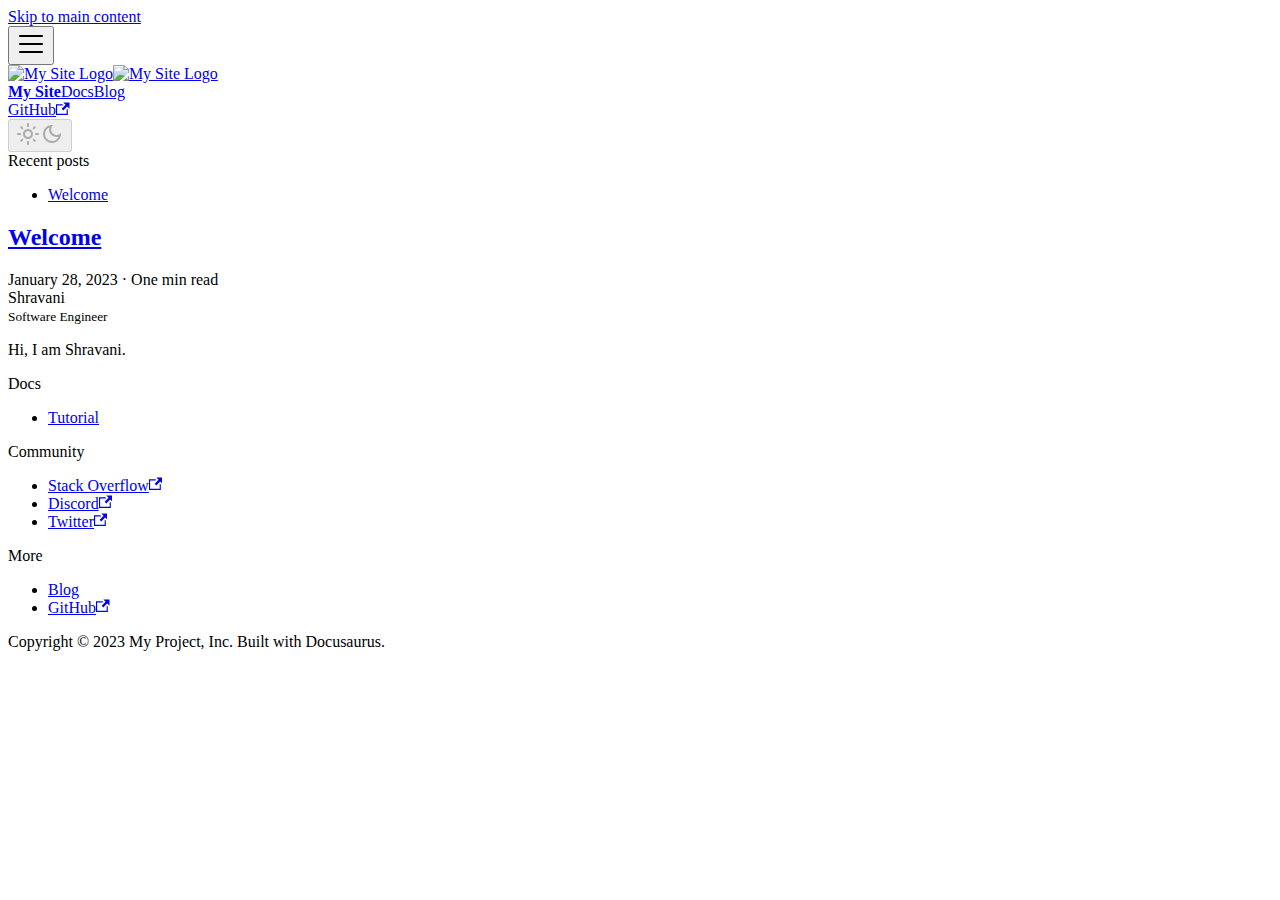
==== commit 784bc0b1: "Deploy website - based on ae74448cca5f85f9e2dc4de853ea99c2483583a7" ====
--- a/blog/index.html
+++ b/blog/index.html
@@ -3,15 +3,15 @@
 <head>
 <meta charset="UTF-8">
 <meta name="generator" content="Docusaurus v2.3.0">
-<title data-rh="true">Blog | My Site</title><meta data-rh="true" name="viewport" content="width=device-width,initial-scale=1"><meta data-rh="true" name="twitter:card" content="summary_large_image"><meta data-rh="true" property="og:image" content="https://shravanisree.github.io/img/docusaurus-social-card.jpg"><meta data-rh="true" name="twitter:image" content="https://shravanisree.github.io/img/docusaurus-social-card.jpg"><meta data-rh="true" property="og:url" content="https://shravanisree.github.io/blog"><meta data-rh="true" name="docusaurus_locale" content="en"><meta data-rh="true" name="docsearch:language" content="en"><meta data-rh="true" property="og:title" content="Blog | My Site"><meta data-rh="true" name="description" content="Blog"><meta data-rh="true" property="og:description" content="Blog"><meta data-rh="true" name="docusaurus_tag" content="blog_posts_list"><meta data-rh="true" name="docsearch:docusaurus_tag" content="blog_posts_list"><link data-rh="true" rel="icon" href="/img/favicon.ico"><link data-rh="true" rel="canonical" href="https://shravanisree.github.io/blog"><link data-rh="true" rel="alternate" href="https://shravanisree.github.io/blog" hreflang="en"><link data-rh="true" rel="alternate" href="https://shravanisree.github.io/blog" hreflang="x-default"><link rel="alternate" type="application/rss+xml" href="/blog/rss.xml" title="My Site RSS Feed">
-<link rel="alternate" type="application/atom+xml" href="/blog/atom.xml" title="My Site Atom Feed"><link rel="stylesheet" href="/assets/css/styles.6dc51513.css">
-<link rel="preload" href="/assets/js/runtime~main.cf6899e6.js" as="script">
-<link rel="preload" href="/assets/js/main.a03c899f.js" as="script">
+<title data-rh="true">Blog | My Site</title><meta data-rh="true" name="viewport" content="width=device-width,initial-scale=1"><meta data-rh="true" name="twitter:card" content="summary_large_image"><meta data-rh="true" property="og:image" content="https://shravanisree.github.io/Shravani-Learns/img/docusaurus-social-card.jpg"><meta data-rh="true" name="twitter:image" content="https://shravanisree.github.io/Shravani-Learns/img/docusaurus-social-card.jpg"><meta data-rh="true" property="og:url" content="https://shravanisree.github.io/Shravani-Learns/blog"><meta data-rh="true" name="docusaurus_locale" content="en"><meta data-rh="true" name="docsearch:language" content="en"><meta data-rh="true" property="og:title" content="Blog | My Site"><meta data-rh="true" name="description" content="Blog"><meta data-rh="true" property="og:description" content="Blog"><meta data-rh="true" name="docusaurus_tag" content="blog_posts_list"><meta data-rh="true" name="docsearch:docusaurus_tag" content="blog_posts_list"><link data-rh="true" rel="icon" href="/Shravani-Learns/img/favicon.ico"><link data-rh="true" rel="canonical" href="https://shravanisree.github.io/Shravani-Learns/blog"><link data-rh="true" rel="alternate" href="https://shravanisree.github.io/Shravani-Learns/blog" hreflang="en"><link data-rh="true" rel="alternate" href="https://shravanisree.github.io/Shravani-Learns/blog" hreflang="x-default"><link rel="alternate" type="application/rss+xml" href="/Shravani-Learns/blog/rss.xml" title="My Site RSS Feed">
+<link rel="alternate" type="application/atom+xml" href="/Shravani-Learns/blog/atom.xml" title="My Site Atom Feed"><link rel="stylesheet" href="/Shravani-Learns/assets/css/styles.6dc51513.css">
+<link rel="preload" href="/Shravani-Learns/assets/js/runtime~main.61eedb5e.js" as="script">
+<link rel="preload" href="/Shravani-Learns/assets/js/main.a0c8ae00.js" as="script">
 </head>
 <body class="navigation-with-keyboard">
 <script>!function(){function t(t){document.documentElement.setAttribute("data-theme",t)}var e=function(){var t=null;try{t=localStorage.getItem("theme")}catch(t){}return t}();t(null!==e?e:"light")}()</script><div id="__docusaurus">
-<div role="region" aria-label="Skip to main content"><a class="skipToContent_fXgn" href="#docusaurus_skipToContent_fallback">Skip to main content</a></div><nav aria-label="Main" class="navbar navbar--fixed-top"><div class="navbar__inner"><div class="navbar__items"><button aria-label="Toggle navigation bar" aria-expanded="false" class="navbar__toggle clean-btn" type="button"><svg width="30" height="30" viewBox="0 0 30 30" aria-hidden="true"><path stroke="currentColor" stroke-linecap="round" stroke-miterlimit="10" stroke-width="2" d="M4 7h22M4 15h22M4 23h22"></path></svg></button><a class="navbar__brand" href="/"><div class="navbar__logo"><img src="/img/logo.svg" alt="My Site Logo" class="themedImage_ToTc themedImage--light_HNdA"><img src="/img/logo.svg" alt="My Site Logo" class="themedImage_ToTc themedImage--dark_i4oU"></div><b class="navbar__title text--truncate">My Site</b></a><a class="navbar__item navbar__link" href="/docs/intro">Docs</a><a aria-current="page" class="navbar__item navbar__link navbar__link--active" href="/blog">Blog</a></div><div class="navbar__items navbar__items--right"><a href="https://github.com/facebook/docusaurus" target="_blank" rel="noopener noreferrer" class="navbar__item navbar__link">GitHub<svg width="13.5" height="13.5" aria-hidden="true" viewBox="0 0 24 24" class="iconExternalLink_nPIU"><path fill="currentColor" d="M21 13v10h-21v-19h12v2h-10v15h17v-8h2zm3-12h-10.988l4.035 4-6.977 7.07 2.828 2.828 6.977-7.07 4.125 4.172v-11z"></path></svg></a><div class="toggle_vylO colorModeToggle_DEke"><button class="clean-btn toggleButton_gllP toggleButtonDisabled_aARS" type="button" disabled="" title="Switch between dark and light mode (currently light mode)" aria-label="Switch between dark and light mode (currently light mode)" aria-live="polite"><svg viewBox="0 0 24 24" width="24" height="24" class="lightToggleIcon_pyhR"><path fill="currentColor" d="M12,9c1.65,0,3,1.35,3,3s-1.35,3-3,3s-3-1.35-3-3S10.35,9,12,9 M12,7c-2.76,0-5,2.24-5,5s2.24,5,5,5s5-2.24,5-5 S14.76,7,12,7L12,7z M2,13l2,0c0.55,0,1-0.45,1-1s-0.45-1-1-1l-2,0c-0.55,0-1,0.45-1,1S1.45,13,2,13z M20,13l2,0c0.55,0,1-0.45,1-1 s-0.45-1-1-1l-2,0c-0.55,0-1,0.45-1,1S19.45,13,20,13z M11,2v2c0,0.55,0.45,1,1,1s1-0.45,1-1V2c0-0.55-0.45-1-1-1S11,1.45,11,2z M11,20v2c0,0.55,0.45,1,1,1s1-0.45,1-1v-2c0-0.55-0.45-1-1-1C11.45,19,11,19.45,11,20z M5.99,4.58c-0.39-0.39-1.03-0.39-1.41,0 c-0.39,0.39-0.39,1.03,0,1.41l1.06,1.06c0.39,0.39,1.03,0.39,1.41,0s0.39-1.03,0-1.41L5.99,4.58z M18.36,16.95 c-0.39-0.39-1.03-0.39-1.41,0c-0.39,0.39-0.39,1.03,0,1.41l1.06,1.06c0.39,0.39,1.03,0.39,1.41,0c0.39-0.39,0.39-1.03,0-1.41 L18.36,16.95z M19.42,5.99c0.39-0.39,0.39-1.03,0-1.41c-0.39-0.39-1.03-0.39-1.41,0l-1.06,1.06c-0.39,0.39-0.39,1.03,0,1.41 s1.03,0.39,1.41,0L19.42,5.99z M7.05,18.36c0.39-0.39,0.39-1.03,0-1.41c-0.39-0.39-1.03-0.39-1.41,0l-1.06,1.06 c-0.39,0.39-0.39,1.03,0,1.41s1.03,0.39,1.41,0L7.05,18.36z"></path></svg><svg viewBox="0 0 24 24" width="24" height="24" class="darkToggleIcon_wfgR"><path fill="currentColor" d="M9.37,5.51C9.19,6.15,9.1,6.82,9.1,7.5c0,4.08,3.32,7.4,7.4,7.4c0.68,0,1.35-0.09,1.99-0.27C17.45,17.19,14.93,19,12,19 c-3.86,0-7-3.14-7-7C5,9.07,6.81,6.55,9.37,5.51z M12,3c-4.97,0-9,4.03-9,9s4.03,9,9,9s9-4.03,9-9c0-0.46-0.04-0.92-0.1-1.36 c-0.98,1.37-2.58,2.26-4.4,2.26c-2.98,0-5.4-2.42-5.4-5.4c0-1.81,0.89-3.42,2.26-4.4C12.92,3.04,12.46,3,12,3L12,3z"></path></svg></button></div><div class="searchBox_ZlJk"></div></div></div><div role="presentation" class="navbar-sidebar__backdrop"></div></nav><div id="docusaurus_skipToContent_fallback" class="main-wrapper mainWrapper_z2l0"><div class="container margin-vert--lg"><div class="row"><aside class="col col--3"><nav class="sidebar_re4s thin-scrollbar" aria-label="Blog recent posts navigation"><div class="sidebarItemTitle_pO2u margin-bottom--md">Recent posts</div><ul class="sidebarItemList_Yudw clean-list"><li class="sidebarItem__DBe"><a class="sidebarItemLink_mo7H" href="/blog/welcome">Welcome</a></li></ul></nav></aside><main class="col col--7" itemscope="" itemtype="http://schema.org/Blog"><article class="margin-bottom--xl" itemprop="blogPost" itemscope="" itemtype="http://schema.org/BlogPosting"><header><h2 class="title_f1Hy" itemprop="headline"><a itemprop="url" href="/blog/welcome">Welcome</a></h2><div class="container_mt6G margin-vert--md"><time datetime="2023-01-28T00:00:00.000Z" itemprop="datePublished">January 28, 2023</time> · <!-- -->One min read</div><div class="margin-top--md margin-bottom--sm row"><div class="col col--6 authorCol_Hf19"><div class="avatar margin-bottom--sm"><div class="avatar__intro" itemprop="author" itemscope="" itemtype="https://schema.org/Person"><div class="avatar__name"><span itemprop="name">Shravani</span></div><small class="avatar__subtitle" itemprop="description">Software Engineer</small></div></div></div></div></header><div class="markdown" itemprop="articleBody"><p>Hi, I am Shravani.</p></div><footer class="row docusaurus-mt-lg"></footer></article><nav class="pagination-nav" aria-label="Blog list page navigation"></nav></main></div></div></div><footer class="footer footer--dark"><div class="container container-fluid"><div class="row footer__links"><div class="col footer__col"><div class="footer__title">Docs</div><ul class="footer__items clean-list"><li class="footer__item"><a class="footer__link-item" href="/docs/intro">Tutorial</a></li></ul></div><div class="col footer__col"><div class="footer__title">Community</div><ul class="footer__items clean-list"><li class="footer__item"><a href="https://stackoverflow.com/questions/tagged/docusaurus" target="_blank" rel="noopener noreferrer" class="footer__link-item">Stack Overflow<svg width="13.5" height="13.5" aria-hidden="true" viewBox="0 0 24 24" class="iconExternalLink_nPIU"><path fill="currentColor" d="M21 13v10h-21v-19h12v2h-10v15h17v-8h2zm3-12h-10.988l4.035 4-6.977 7.07 2.828 2.828 6.977-7.07 4.125 4.172v-11z"></path></svg></a></li><li class="footer__item"><a href="https://discordapp.com/invite/docusaurus" target="_blank" rel="noopener noreferrer" class="footer__link-item">Discord<svg width="13.5" height="13.5" aria-hidden="true" viewBox="0 0 24 24" class="iconExternalLink_nPIU"><path fill="currentColor" d="M21 13v10h-21v-19h12v2h-10v15h17v-8h2zm3-12h-10.988l4.035 4-6.977 7.07 2.828 2.828 6.977-7.07 4.125 4.172v-11z"></path></svg></a></li><li class="footer__item"><a href="https://twitter.com/docusaurus" target="_blank" rel="noopener noreferrer" class="footer__link-item">Twitter<svg width="13.5" height="13.5" aria-hidden="true" viewBox="0 0 24 24" class="iconExternalLink_nPIU"><path fill="currentColor" d="M21 13v10h-21v-19h12v2h-10v15h17v-8h2zm3-12h-10.988l4.035 4-6.977 7.07 2.828 2.828 6.977-7.07 4.125 4.172v-11z"></path></svg></a></li></ul></div><div class="col footer__col"><div class="footer__title">More</div><ul class="footer__items clean-list"><li class="footer__item"><a class="footer__link-item" href="/blog">Blog</a></li><li class="footer__item"><a href="https://github.com/facebook/docusaurus" target="_blank" rel="noopener noreferrer" class="footer__link-item">GitHub<svg width="13.5" height="13.5" aria-hidden="true" viewBox="0 0 24 24" class="iconExternalLink_nPIU"><path fill="currentColor" d="M21 13v10h-21v-19h12v2h-10v15h17v-8h2zm3-12h-10.988l4.035 4-6.977 7.07 2.828 2.828 6.977-7.07 4.125 4.172v-11z"></path></svg></a></li></ul></div></div><div class="footer__bottom text--center"><div class="footer__copyright">Copyright © 2023 My Project, Inc. Built with Docusaurus.</div></div></div></footer></div>
-<script src="/assets/js/runtime~main.cf6899e6.js"></script>
-<script src="/assets/js/main.a03c899f.js"></script>
+<div role="region" aria-label="Skip to main content"><a class="skipToContent_fXgn" href="#docusaurus_skipToContent_fallback">Skip to main content</a></div><nav aria-label="Main" class="navbar navbar--fixed-top"><div class="navbar__inner"><div class="navbar__items"><button aria-label="Toggle navigation bar" aria-expanded="false" class="navbar__toggle clean-btn" type="button"><svg width="30" height="30" viewBox="0 0 30 30" aria-hidden="true"><path stroke="currentColor" stroke-linecap="round" stroke-miterlimit="10" stroke-width="2" d="M4 7h22M4 15h22M4 23h22"></path></svg></button><a class="navbar__brand" href="/Shravani-Learns/"><div class="navbar__logo"><img src="/Shravani-Learns/img/logo.svg" alt="My Site Logo" class="themedImage_ToTc themedImage--light_HNdA"><img src="/Shravani-Learns/img/logo.svg" alt="My Site Logo" class="themedImage_ToTc themedImage--dark_i4oU"></div><b class="navbar__title text--truncate">My Site</b></a><a class="navbar__item navbar__link" href="/Shravani-Learns/docs/intro">Docs</a><a aria-current="page" class="navbar__item navbar__link navbar__link--active" href="/Shravani-Learns/blog">Blog</a></div><div class="navbar__items navbar__items--right"><a href="https://github.com/facebook/docusaurus" target="_blank" rel="noopener noreferrer" class="navbar__item navbar__link">GitHub<svg width="13.5" height="13.5" aria-hidden="true" viewBox="0 0 24 24" class="iconExternalLink_nPIU"><path fill="currentColor" d="M21 13v10h-21v-19h12v2h-10v15h17v-8h2zm3-12h-10.988l4.035 4-6.977 7.07 2.828 2.828 6.977-7.07 4.125 4.172v-11z"></path></svg></a><div class="toggle_vylO colorModeToggle_DEke"><button class="clean-btn toggleButton_gllP toggleButtonDisabled_aARS" type="button" disabled="" title="Switch between dark and light mode (currently light mode)" aria-label="Switch between dark and light mode (currently light mode)" aria-live="polite"><svg viewBox="0 0 24 24" width="24" height="24" class="lightToggleIcon_pyhR"><path fill="currentColor" d="M12,9c1.65,0,3,1.35,3,3s-1.35,3-3,3s-3-1.35-3-3S10.35,9,12,9 M12,7c-2.76,0-5,2.24-5,5s2.24,5,5,5s5-2.24,5-5 S14.76,7,12,7L12,7z M2,13l2,0c0.55,0,1-0.45,1-1s-0.45-1-1-1l-2,0c-0.55,0-1,0.45-1,1S1.45,13,2,13z M20,13l2,0c0.55,0,1-0.45,1-1 s-0.45-1-1-1l-2,0c-0.55,0-1,0.45-1,1S19.45,13,20,13z M11,2v2c0,0.55,0.45,1,1,1s1-0.45,1-1V2c0-0.55-0.45-1-1-1S11,1.45,11,2z M11,20v2c0,0.55,0.45,1,1,1s1-0.45,1-1v-2c0-0.55-0.45-1-1-1C11.45,19,11,19.45,11,20z M5.99,4.58c-0.39-0.39-1.03-0.39-1.41,0 c-0.39,0.39-0.39,1.03,0,1.41l1.06,1.06c0.39,0.39,1.03,0.39,1.41,0s0.39-1.03,0-1.41L5.99,4.58z M18.36,16.95 c-0.39-0.39-1.03-0.39-1.41,0c-0.39,0.39-0.39,1.03,0,1.41l1.06,1.06c0.39,0.39,1.03,0.39,1.41,0c0.39-0.39,0.39-1.03,0-1.41 L18.36,16.95z M19.42,5.99c0.39-0.39,0.39-1.03,0-1.41c-0.39-0.39-1.03-0.39-1.41,0l-1.06,1.06c-0.39,0.39-0.39,1.03,0,1.41 s1.03,0.39,1.41,0L19.42,5.99z M7.05,18.36c0.39-0.39,0.39-1.03,0-1.41c-0.39-0.39-1.03-0.39-1.41,0l-1.06,1.06 c-0.39,0.39-0.39,1.03,0,1.41s1.03,0.39,1.41,0L7.05,18.36z"></path></svg><svg viewBox="0 0 24 24" width="24" height="24" class="darkToggleIcon_wfgR"><path fill="currentColor" d="M9.37,5.51C9.19,6.15,9.1,6.82,9.1,7.5c0,4.08,3.32,7.4,7.4,7.4c0.68,0,1.35-0.09,1.99-0.27C17.45,17.19,14.93,19,12,19 c-3.86,0-7-3.14-7-7C5,9.07,6.81,6.55,9.37,5.51z M12,3c-4.97,0-9,4.03-9,9s4.03,9,9,9s9-4.03,9-9c0-0.46-0.04-0.92-0.1-1.36 c-0.98,1.37-2.58,2.26-4.4,2.26c-2.98,0-5.4-2.42-5.4-5.4c0-1.81,0.89-3.42,2.26-4.4C12.92,3.04,12.46,3,12,3L12,3z"></path></svg></button></div><div class="searchBox_ZlJk"></div></div></div><div role="presentation" class="navbar-sidebar__backdrop"></div></nav><div id="docusaurus_skipToContent_fallback" class="main-wrapper mainWrapper_z2l0"><div class="container margin-vert--lg"><div class="row"><aside class="col col--3"><nav class="sidebar_re4s thin-scrollbar" aria-label="Blog recent posts navigation"><div class="sidebarItemTitle_pO2u margin-bottom--md">Recent posts</div><ul class="sidebarItemList_Yudw clean-list"><li class="sidebarItem__DBe"><a class="sidebarItemLink_mo7H" href="/Shravani-Learns/blog/welcome">Welcome</a></li></ul></nav></aside><main class="col col--7" itemscope="" itemtype="http://schema.org/Blog"><article class="margin-bottom--xl" itemprop="blogPost" itemscope="" itemtype="http://schema.org/BlogPosting"><header><h2 class="title_f1Hy" itemprop="headline"><a itemprop="url" href="/Shravani-Learns/blog/welcome">Welcome</a></h2><div class="container_mt6G margin-vert--md"><time datetime="2023-01-28T00:00:00.000Z" itemprop="datePublished">January 28, 2023</time> · <!-- -->One min read</div><div class="margin-top--md margin-bottom--sm row"><div class="col col--6 authorCol_Hf19"><div class="avatar margin-bottom--sm"><div class="avatar__intro" itemprop="author" itemscope="" itemtype="https://schema.org/Person"><div class="avatar__name"><span itemprop="name">Shravani</span></div><small class="avatar__subtitle" itemprop="description">Software Engineer</small></div></div></div></div></header><div class="markdown" itemprop="articleBody"><p>Hi, I am Shravani.</p></div><footer class="row docusaurus-mt-lg"></footer></article><nav class="pagination-nav" aria-label="Blog list page navigation"></nav></main></div></div></div><footer class="footer footer--dark"><div class="container container-fluid"><div class="row footer__links"><div class="col footer__col"><div class="footer__title">Docs</div><ul class="footer__items clean-list"><li class="footer__item"><a class="footer__link-item" href="/Shravani-Learns/docs/intro">Tutorial</a></li></ul></div><div class="col footer__col"><div class="footer__title">Community</div><ul class="footer__items clean-list"><li class="footer__item"><a href="https://stackoverflow.com/questions/tagged/docusaurus" target="_blank" rel="noopener noreferrer" class="footer__link-item">Stack Overflow<svg width="13.5" height="13.5" aria-hidden="true" viewBox="0 0 24 24" class="iconExternalLink_nPIU"><path fill="currentColor" d="M21 13v10h-21v-19h12v2h-10v15h17v-8h2zm3-12h-10.988l4.035 4-6.977 7.07 2.828 2.828 6.977-7.07 4.125 4.172v-11z"></path></svg></a></li><li class="footer__item"><a href="https://discordapp.com/invite/docusaurus" target="_blank" rel="noopener noreferrer" class="footer__link-item">Discord<svg width="13.5" height="13.5" aria-hidden="true" viewBox="0 0 24 24" class="iconExternalLink_nPIU"><path fill="currentColor" d="M21 13v10h-21v-19h12v2h-10v15h17v-8h2zm3-12h-10.988l4.035 4-6.977 7.07 2.828 2.828 6.977-7.07 4.125 4.172v-11z"></path></svg></a></li><li class="footer__item"><a href="https://twitter.com/docusaurus" target="_blank" rel="noopener noreferrer" class="footer__link-item">Twitter<svg width="13.5" height="13.5" aria-hidden="true" viewBox="0 0 24 24" class="iconExternalLink_nPIU"><path fill="currentColor" d="M21 13v10h-21v-19h12v2h-10v15h17v-8h2zm3-12h-10.988l4.035 4-6.977 7.07 2.828 2.828 6.977-7.07 4.125 4.172v-11z"></path></svg></a></li></ul></div><div class="col footer__col"><div class="footer__title">More</div><ul class="footer__items clean-list"><li class="footer__item"><a class="footer__link-item" href="/Shravani-Learns/blog">Blog</a></li><li class="footer__item"><a href="https://github.com/facebook/docusaurus" target="_blank" rel="noopener noreferrer" class="footer__link-item">GitHub<svg width="13.5" height="13.5" aria-hidden="true" viewBox="0 0 24 24" class="iconExternalLink_nPIU"><path fill="currentColor" d="M21 13v10h-21v-19h12v2h-10v15h17v-8h2zm3-12h-10.988l4.035 4-6.977 7.07 2.828 2.828 6.977-7.07 4.125 4.172v-11z"></path></svg></a></li></ul></div></div><div class="footer__bottom text--center"><div class="footer__copyright">Copyright © 2023 My Project, Inc. Built with Docusaurus.</div></div></div></footer></div>
+<script src="/Shravani-Learns/assets/js/runtime~main.61eedb5e.js"></script>
+<script src="/Shravani-Learns/assets/js/main.a0c8ae00.js"></script>
 </body>
 </html>